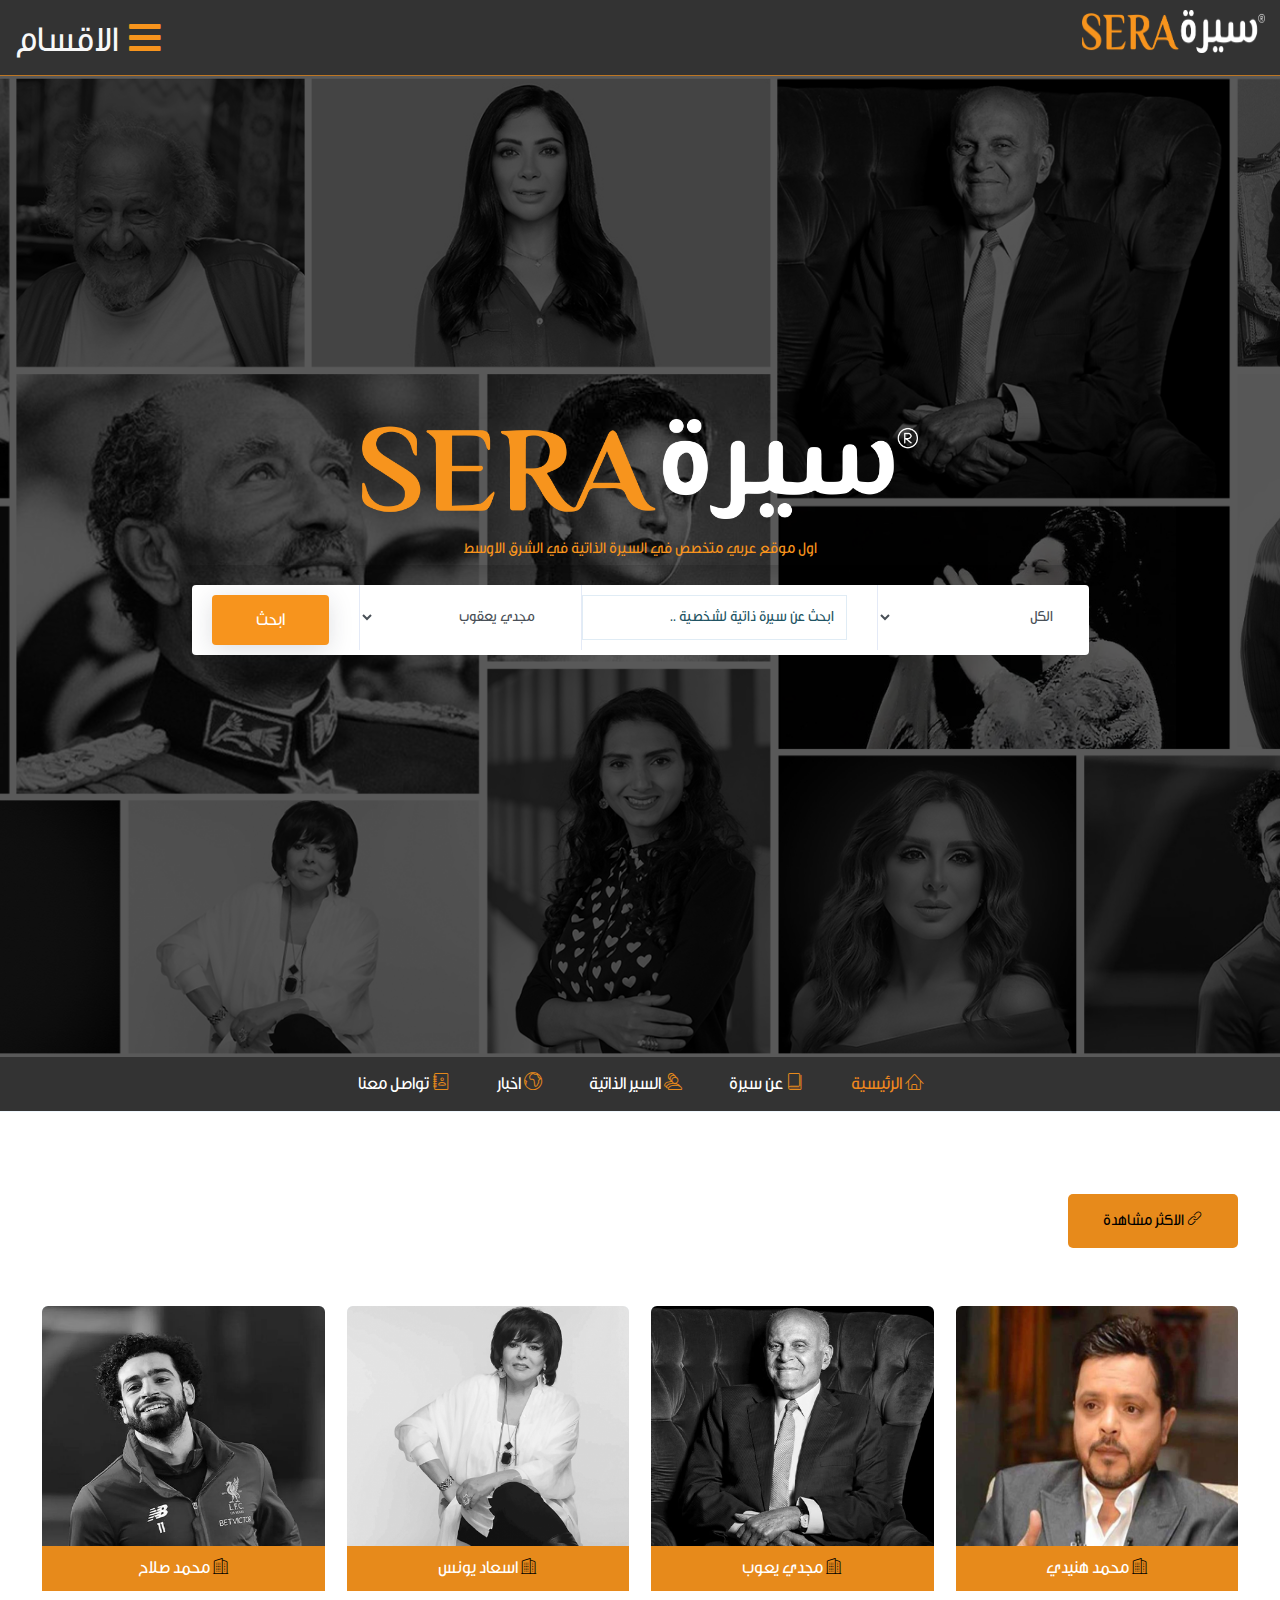
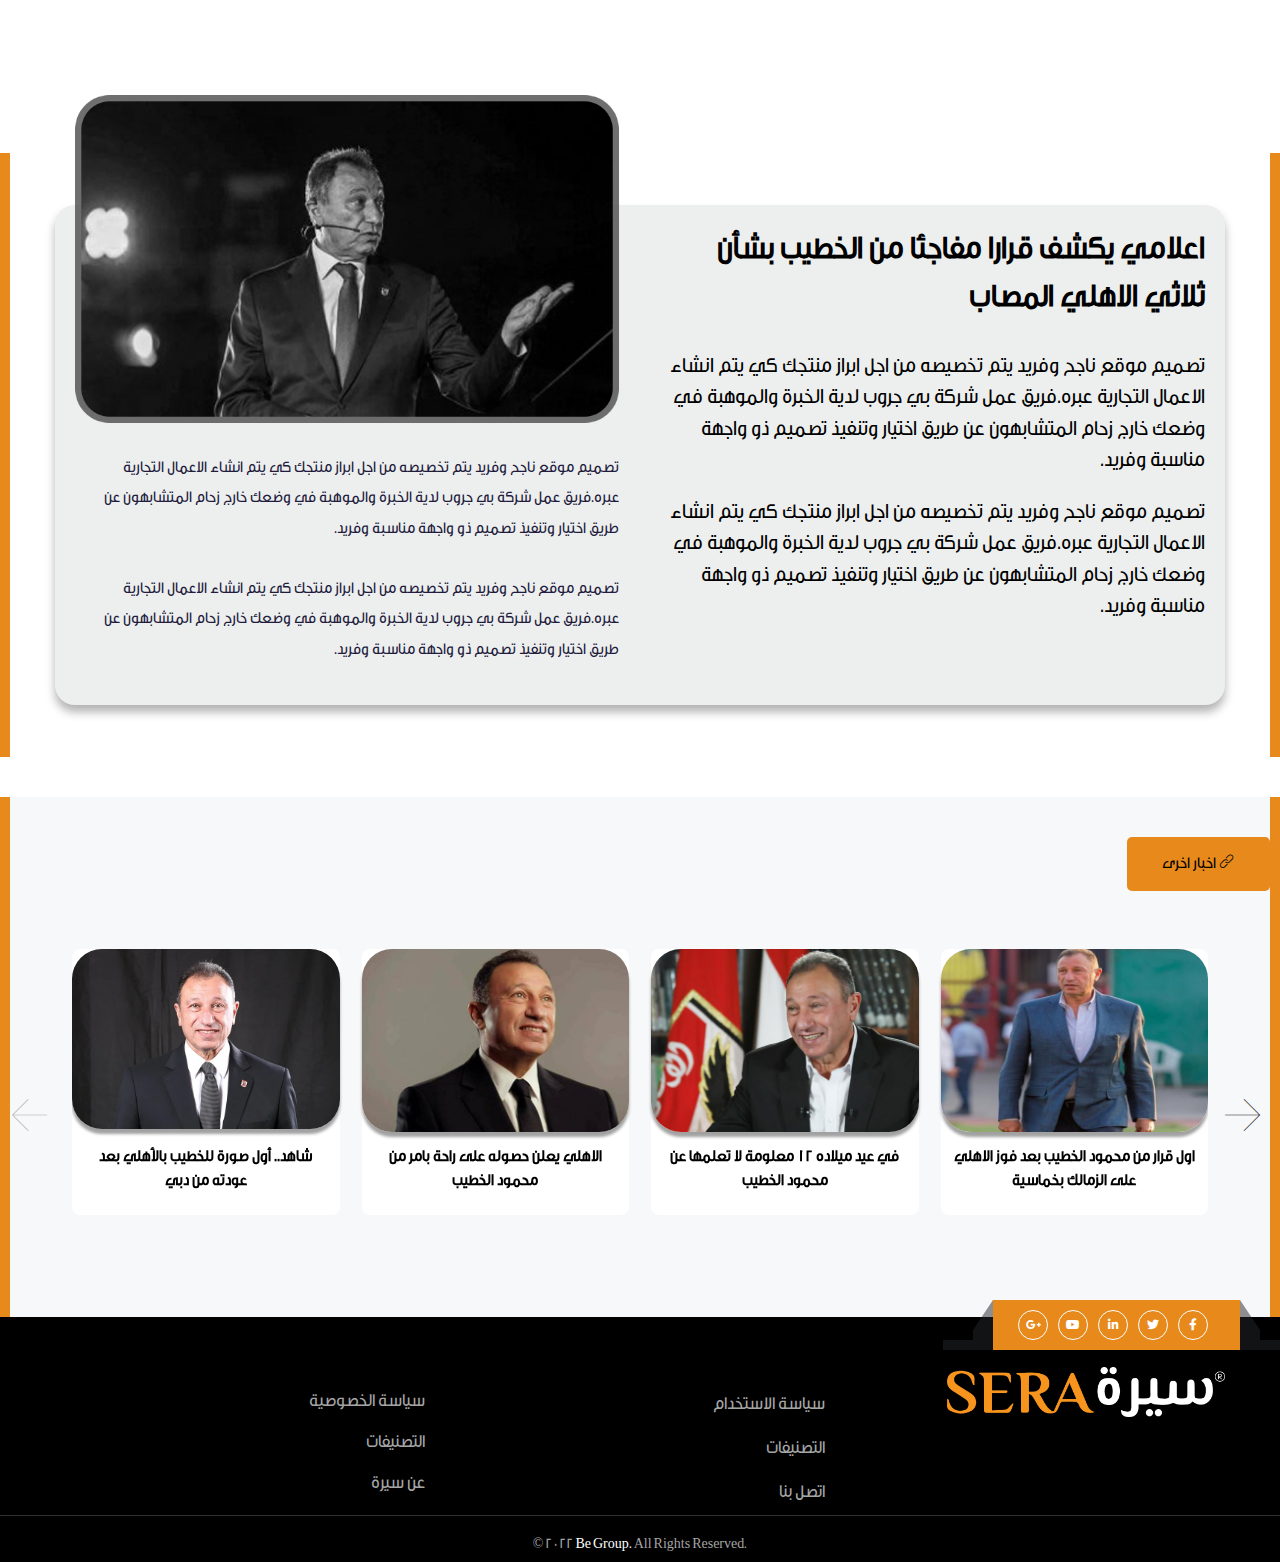
==== wikibe/index.html @ ec49e058 "ff" ====
<!doctype html>
<html class="no-js" lang="en">

<head>
    <meta charset="utf-8">
    <meta name="description" content="">
    <meta name="viewport" content="width=device-width, initial-scale=1">
    <!-- Site Title -->
    <title>سيرة</title>

    <!-- Favicon -->
    <link rel="icon" type="image/png" href="img/favicon.png">
    <link rel="apple-touch-icon" href="apple-touch-icon.png">


    <!-- All CSS Here -->
    <link rel="stylesheet" href="css/bootstrap.min.css">
    <link rel="stylesheet" href="css/fontawesome.min.css">
    <link rel="stylesheet" href="css/flaticon.css">
    <link rel="stylesheet" href="css/animate.css">

    <link rel="stylesheet" href="css/meanmenu.css">
    <link rel="stylesheet" href="css/arrows.css">

    <link rel="stylesheet" href="css/swiper.min.css">

    <link rel="stylesheet" href="css/linearicons.css">

    <link rel="stylesheet" href="css/jquery-ui.min.css">
    <link rel="stylesheet" href="css/nice-select.css">
    <link rel="stylesheet" href="css/jquery.fancybox.min.css">
    <link rel="stylesheet" href="css/slick.css">
    <!--Theme custom css -->
    <link rel="stylesheet" href="css/style.css">
    <link rel="stylesheet" href="css/select2.css">

    <!--Theme Responsive css-->
    <link rel="stylesheet" href="css/responsive.css" />
    <link rel="preconnect" href="https://fonts.gstatic.com">
    <link href="https://fonts.googleapis.com/css2?family=Tajawal:wght@500&display=swap" rel="stylesheet">
</head>

<body>

    <div class="off-menu-wrapper">


        <div class="inner-wrapper" style="left: 0px;"> <a id="close-off-menu" class="close-off-menu" name="startFromTop" style="display: none;"></a>

            <!--Side Navigation - On Mobile and Tablet-->
            <nav id="side-nav" class="side-nav hidden-desktop" style="left: -250px;">
                <ul>
                    <li><a href="categroies.html">
                      <span class="icon categoriesNav">
                    الاقسام</span></a></li>
              
                    
                </ul>
        
                
            </nav>
            <!--/Side Navigation - On Mobile and Tablet-->


            <!--Header-->
            <header id="header" class="header home" style="left: 0px;">
                <div class="container-fluid">

                <div class="row block-content">
                    <!--Logo-->
                    <div class="col-md-2 logo-box"> <a href="index.html" class="logo"><img src="img/logo/logo.png" alt=""></a></div>
                    <!--/Logo-->

                    <!--Top Navigation-->
                    <!--Top Navigation-->
                    <nav id="top-nav" class="col-md-10 top-nav hidden-mobile hidden-tablet">
                        <ul>
                            <li>
                              <a href="categroies.html"><i class="fa fa-bars"></i>الاقسام</a></li>


                            
                        </ul>
                    </nav>

              
                    
                    <!--/Off Canvas Menu-->
                </div>
            </div>

            </header>
            <!--/Header-->
            <!--Main Area-->
            <section class="main-area row">



                <!--Main Block-->
                <div class="main-block">
                    <div id="middle-block" class="middle-block">

                        <img src="img/logo/logo.png" alt="">
                        
                        <!--Brief-->
                        <p>اول موقع عربي متخصص في السيرة الذاتية في الشرق الاوسط
                        </p>
                        <!--/Brief-->

                        <!--Search-->

                      
                        <div id="search_home" class="search home">

                          
                          	<!-- Tab for Buy -->
                            
										<div class="full_search_box nexio_search lightanic_search hero_search-radius modern">
											<div class="search_hero_wrapping">
										
												<div class="row">
												
												
													
												

                          <div class="col-lg-3 col-md-3 col-sm-12">
														<div class="form-group">

                              <div class="input-with-icon">
																<select id="ptypes" class="form-control">

                                  <option value="1">الكل</option>
																	<option value="2">الفنانين</option>
																	<option value="3">شخصيات عامه</option>
																	<option value="4">شخصيات رياضية</option>
																	<option value="5">شخصيات دينية</option>
																	<option value="6">شخصيات سياسيه</option>
																</select>
															</div>
														</div>
													</div>
													

                          <div class="col-lg-4 col-sm-12 d-md-none d-lg-block">
														<div class="form-group">

                              <input type="text" class="form-control search_input b-0" placeholder="ابحث عن سيرة ذاتية لشخصية .." />
														</div>
													</div>
											
													
                          <div class="col-lg-3 col-md-3 col-sm-12">
														<div class="form-group">

                              <div class="input-with-icon">
																<select id="location" class="form-control">

                                  <option value="1">مجدي يعقوب</option>
																	<option value="2">محمد صلاح</option>
																	<option value="3">محمد هنيدي</option>
																	<option value="4">اسعاد يونس</option>
																	<option value="5">محمد انور السادات</option>
																	<option value="6">الحصري</option>
																</select>
															</div>
														</div>
													</div>
                          
													
													<div class="col-lg-2 col-md-3 col-sm-12 small-padd">
														<div class="form-group none">
															<a href="#" class="btn search-btn">ابحث</a>
														</div>
													</div>


												</div>
												
									
                        
											</div>
										</div>

                    
						
                  
                    
                          
                            <script>
                                function searchcheck() {
                                    var search = document.getElementById("searchbar");
                                    if (search.value == "") {
                                        search.focus();
                                        return false;
                                    } else
                                        return true;
                                }
        
                            </script>
        
                        </div>

                        <!--/Search-->

                    </div>
                </div>
                <!--/Main Block-->

              



            </section>
            <!--/Main Area-->

 <!-- start header -->
 <div class="header-md">
    <div class="logo-lines">
      <div class="container">
        <div class="lines hamburger hamburger--elastic">
          <div class="hamburger-box">
            <div class="hamburger-inner"></div>
          </div>
        </div>
        <div class="logo-img">
          <a href="./index.html">
            <img src="./img/logo/logo-3.png" alt="img">
          </a>
        </div>
      </div>
    </div>

    <div class="main-header-md-ul-div">
      <ul class="main-header-md-ul">
        <li class="active-li">
          <a href="./index.html">
            <span>
              الرئيسية
            </span>
          </a>
        </li>
        <li>
          <a href="./about.html">
            <span>
              من نحن
            </span>
          </a>
        </li>
        <li class="drop-li">
          <a class="drop-a" href="./services.html">
            <span>
              الخدمات
            </span>
            <i class="ion-chevron-right"></i>
          </a>
          <ul class="dropped-ul">
            <li>
              <a href="./services-page.html">
                <span>
                  جميع الخدمات
                </span>
              </a>
            </li>
            <li>
              <a href="./web.html">
                <span>
                  تطوير المواقع
                </span>
              </a>
            </li>
            <li>
              <a href="./seo.html">
                <span>
                  تحسين نتائج البحث
                </span>
              </a>
            </li>
            <li>
              <a href="./social.html">
                <span>
                  شبكات التواصل الإجتماعى
                </span>
              </a>
            </li>
            <li>
              <a href="./identity.html">
                <span>
                  العلامات التجارية
                </span>
              </a>
            </li>
            <li>
              <a href="./media.html">
                <span>
                  الإنتاج الإعلامى
                </span>
              </a>
            </li>
            <li>
              <a href="./mobile.html">
                <span>
                  تطبيقات الجوال
                </span>
              </a>
            </li>
            <li>
              <a href="./sms.html">
                <span>
                  حملات البريد الإلكترونى
                </span>
              </a>
            </li>
            <li>
              <a href="./google.html">
                <span>
                  إعلانات جوجل
                </span>
              </a>
            </li>
          </ul>
        </li>
        <li>
          <a href="./clients.html">
            <span>
              عملائنا
            </span>
          </a>
        </li>
        <li>
          <a href="./contact.html">
            <span>
              تواصل معنا
            </span>
          </a>
        </li>
        <li class="drop-li">
          <a class="drop-a">
            <span>
              أعمالنا
            </span>
            <i class="ion-chevron-right"></i>
          </a>
          <ul class="dropped-ul">
            <li>
              <a href="./portfolio-page.html">
                <span>
                  تحسين نتائج البحث
                </span>
              </a>
            </li>
            <li>
              <a href="./portfolio-page.html">
                <span>
                  تطوير المواقع
                </span>
              </a>
            </li>
            <li>
              <a href="./portfolio-page.html">
                <span>
                  تطبيقات الجوال
                </span>
              </a>
            </li>
            <li>
              <a href="./portfolio-page.html">
                <span>
                  جوجل Adword
                </span>
              </a>
            </li>
            <li>
              <a href="./portfolio-page.html">
                <span>
                  الإنتاج الإعلامى
                </span>
              </a>
            </li>
            <li>
              <a href="./portfolio-page.html">
                <span>
                  شبكات إجتماعية
                </span>
              </a>
            </li>
          </ul>
        </li>
     
        
      </ul>
    </div>
  </div>

  <div class="header-lg">
   
    
    <div class="header-lg-bottom">
      <div class="container">
        <ul class="main-header-lg-ul">
         
            
          <li class="active-li">
            <a href="./index.html">
              <span>
                <i class="linearicons-home icon"></i>
                الرئيسية
              </span>
            </a>
          </li>
          <li>
            <a href="./about.html">
              <span>
                <i class="linearicons-book2"></i>
                عن سيرة
              </span>
            </a>
          </li>
        
          
          <li>
            <a href="./clients.html">
              <span>
                <i class="linearicons-users"></i>
                السير الذاتية
              </span>
            </a>
          </li>
       
          
          <li>
            <a href="./contact.html">
              <span>
                <i class="linearicons-earth"></i>
                اخبار
            
                
              </span>
            </a>
          </li>
          <li>
            <a href="./contact.html">
              <span>
                <i class="linearicons-contacts"></i>
                تواصل معنا

                
              </span>
            </a>
          </li>
          
        </ul>
      </div>
    </div>
  </div>
  <!-- end header -->





        </div>
    </div>
    
    
    <div class="home-centers-section">
        <div class="section-wrapper">
          <div class="section-heading">
          
            
            <a href="./centers.html">
              <i class="linearicons-link2"></i>
              <span>
الاكثر مشاهدة
            </span>
            </a>
          </div>
          <div class="section-body">
            <ul class="main-section-ul">
              <li>
                <a href="./centers.html">
                  <div class="img-div">
                    <img src="./img/service-img/blog-4.jpg" alt="img">
                  </div>
                  <div class="body">
                    <div class="name">
                      <i class="linearicons-apartment"></i>
                      <span>
محمد هنيدي
                    </span>
                    </div>
                  
                    
                  </div>
                </a>
              </li>
              <li>
                <a href="./centers.html">
                  <div class="img-div">
                    <img src="./img/service-img/blog-3.png" alt="img">
                  </div>
                  <div class="body">
                    <div class="name">
                      <i class="linearicons-apartment"></i>
                      <span>
مجدي يعوب                      </span>
                    </div>
                  
                    
                  </div>
                </a>
              </li>
              <li>
                <a href="./centers.html">
                  <div class="img-div">
                    <img src="./img/service-img/blog-2.png" alt="img">
                  </div>
                  <div class="body">
                    <div class="name">
                      <i class="linearicons-apartment"></i>
                      <span>
اسعاد يونس
                    </span>
                    </div>
                 
                    
                  </div>
                </a>
              </li>
              <li>
                <a href="./centers.html">
                  <div class="img-div">
                    <img src="./img/service-img/blog-1.png" alt="img">
                  </div>
                  <div class="body">
                    <div class="name">
                      <i class="linearicons-apartment"></i>
                      <span>
محمد صلاح
                    </span>
                    </div>
                
                    
                  </div>
                </a>
              </li>
            </ul>
          </div>
        </div>
      </div>
<!-- service details page -->
<div class="service-details-page">
    <div class="container">
      <div class="details-section">
        <div class="section-left">
          <div class="heading">
            <p>
              اعلامي يكشف قرارا مفاجئا من الخطيب بشأن ثلاثي الاهلي المصاب
            </p>
          </div>
          <div class="body">
            <p>
              تصميم موقع ناجح وفريد يتم تخصيصه من اجل ابراز منتجك كي يتم انشاء الاعمال التجارية عبره.فريق عمل شركة بي
              جروب لدية الخبرة والموهبة في وضعك خارج زحام المتشابهون عن طريق اختيار وتنفيذ تصميم ذو واجهة مناسبة وفريد.
            </p>
          </div>
          <div class="body">
            <p>
              تصميم موقع ناجح وفريد يتم تخصيصه من اجل ابراز منتجك كي يتم انشاء الاعمال التجارية عبره.فريق عمل شركة بي
              جروب لدية الخبرة والموهبة في وضعك خارج زحام المتشابهون عن طريق اختيار وتنفيذ تصميم ذو واجهة مناسبة وفريد.
            </p>
          </div>
        </div>
        <div class="section-right">
          <div class="img-div">
            <img src="./img/about-us/about-section.png" alt="img">
          </div>

          <div class="body">
            <p>
              تصميم موقع ناجح وفريد يتم تخصيصه من اجل ابراز منتجك كي يتم انشاء الاعمال التجارية عبره.فريق عمل شركة بي
              جروب لدية الخبرة والموهبة في وضعك خارج زحام المتشابهون عن طريق اختيار وتنفيذ تصميم ذو واجهة مناسبة وفريد.
            </p>

            <p>
                تصميم موقع ناجح وفريد يتم تخصيصه من اجل ابراز منتجك كي يتم انشاء الاعمال التجارية عبره.فريق عمل شركة بي
                جروب لدية الخبرة والموهبة في وضعك خارج زحام المتشابهون عن طريق اختيار وتنفيذ تصميم ذو واجهة مناسبة وفريد.
              </p>
          </div>
        </div>
      </div>

    
      
      
    </div>
  </div>
  <!-- /service details page -->
  
  <!-- porjects section -->
  <div class="projects-section">

    <div class="section-heading">
          
            
        <a href="#">
          <i class="linearicons-link2"></i>
          <span>
اخبار اخرى
        </span>
        </a>
      </div>

    <div class="projects-slider">
      <div class="swiper-container home-projects-slider">
        <div class="swiper-wrapper">
          <a class="swiper-slide" href="./blog-details.html">
            <div class="project-card">
              <div class="slider-img">
                <img src="./img/service-img/artic-1.png" alt="img" />
              </div>
              <div class="project-text">
                <p class="title">
اول قرار من محمود الخطيب بعد فوز الاهلي على الزمالك بخماسية
                </p>
           
                
              </div>
            </div>
          </a>
          <a class="swiper-slide" href="./blog-details.html">
            <div class="project-card">
              <div class="slider-img">
                <img src="./img/service-img/artic-2.png" alt="img" />
              </div>
              <div class="project-text">
                <p class="title">
في عيد ميلاده 12 معلومة لا تعلمها عن محمود الخطيب 
                </p>
            
                
              </div>
            </div>
          </a>
          <a class="swiper-slide" href="./blog-details.html">
            <div class="project-card">
              <div class="slider-img">
                <img src="./img/service-img/artic-3.png" alt="img" />
              </div>
              <div class="project-text">
                <p class="title">
الاهلي يعلن حصوله على راحة بامر من محمود الخطيب
                </p>
            
                
              </div>
            </div>
          </a>
          <a class="swiper-slide" href="./blog-details.html">
            <div class="project-card">
              <div class="slider-img">
                <img src="./img/service-img/artic-4.png" alt="img" />
              </div>
              <div class="project-text">
                <p class="title">
                    شاهد.. أول صورة للخطيب بالأهلي بعد عودته من دبي        
                        </p>
           
                
              </div>
            </div>
          </a>
          <a class="swiper-slide" href="./blog-details.html">
            <div class="project-card">
              <div class="slider-img">
                <img src="./img/service-img/artic-1.png" alt="img" />
              </div>
              <div class="project-text">
                <p class="title">
                    اول قرار من محمود الخطيب بعد فوز الاهلي على الزمالك بخماسية
                </p>
             
                
              </div>
            </div>
          </a>
          <a class="swiper-slide" href="./blog-details.html">
            <div class="project-card">
              <div class="slider-img">
                <img src="./img/service-img/artic-2.png" alt="img" />
              </div>
              <div class="project-text">
                <p class="title">
                    في عيد ميلاده 12 معلومة لا تعلمها عن محمود الخطيب 
                </p>
              
                
              </div>
            </div>
          </a>

        </div>
      </div>
      <!-- ltr code -->
      <div class="swiper-button-next projects-slider-next">
        <span class="arrows-right106"></span>
      </div>
      <div class="swiper-button-prev projects-slider-prev">
        <span class="arrows-thin35"></span>
      </div>
      <!-- ltr code -->
    </div>
  </div>
  <!-- projects section -->





      <!-- Footer Area Wrapper -->
    <footer>

        <!-- footer widget area -->
        <div class="footer-widget-area">
            <div class="container">
                <!-- Footer Social Bar -->
                <ul class="footer-social wow fadeInUp" data-wow-delay="0.3s">

                    <li><a href="www.facebook.com"><i class="fab fa-facebook-f"></i></a></li>
                    <li><a href="www.twitter.com"><i class="fab fa-twitter"></i></a></li>
                    <li><a href="www.linkedin.com"><i class="fab fa-linkedin-in"></i></a></li>
                    <li><a href="www.youtube.com"><i class="fab fa-youtube"></i></a></li>
                    <li><a href="www.google.com"><i class="fab fa-google-plus-g"></i></a></li>
                </ul>
                <div class="row">
                    <!-- Single Footer Wid -->
                    <div class="col-md-6 col-lg-4 wow fadeInUp" data-wow-delay="0.3s">
                        <div class="single-footer-wid footer-about">
                            <a href="index.html"><img src="img/logo/logo.png" alt="Prolax" class="img-fluid"></a>

                        </div>
                    </div>

                    <!-- Single Footer Wid -->
                    <div class="col-md-6 col-lg-4 wow fadeInUp" data-wow-delay="0.3s">
                        <div class="single-footer-wid footer-links">

                            <ul>
                                <li><a href="terms.html">سياسة الاستخدام</a></li>
                                <li><a href="categroies.html">التصنيفات</a></li>
                                <li><a href="contact.html">اتصل بنا</a></li>

                            </ul>
                        </div>
                    </div>
                    <!-- Single Footer Wid -->

                    <!-- Single Footer Wid -->
                    <div class="col-md-6 col-lg-4 wow fadeInUp" data-wow-delay="0.3s">
                        <div class="single-footer-wid">

                            <ul>
                                <li><a href="terms.html">سياسة الخصوصية</a></li>
                                <li><a href="categroies.html">التصنيفات</a></li>
                                <li><a href="about.html">عن سيرة</a></li>

                            </ul>
                        </div>
                    </div>


                </div>
            </div>
        </div>
        <!-- footer widget area end -->

        <!-- footer copyright -->
        <div class="footer-copyright-wrap">
            <div class="container">
                <div class="row">
                    <!-- copyright text -->
                    <div class="col-md-12">
                        <div class="footer-copyright">
                            <p>&copy; 2022 <span>Be Group.</span> All Rights Reserved.</p>
                        </div>
                    </div>


                </div>
            </div>
        </div>

    </footer>
    <!-- Footer Area Wrapper end -->




    <!-- Scroll to top -->
    <button class="scrollToTop"><i class="fas fa-chevron-up"></i></button>







    <script>
        //Header and Search animation no homepage
        window.onload = function() {
            window.onscroll = function() {
                var homeSearchPos = document.getElementById("middle-block").offsetTop;
                var y = window.pageYOffset;
                var d = document.getElementById("search_home");
                var windowwidth = window.innerWidth;
                if (y > homeSearchPos && windowwidth > 969) {
                    if (d.className.indexOf("sticky") == -1) {
                        d.className = d.className + " sticky";
                    }
                } else if (y < homeSearchPos && windowwidth > 969) {
                    d.className = "search home";
                }
                if (y > homeSearchPos && windowwidth <= 969) {
                    var homeSearchPos1 = $('.side-block.right').offset().top - 50;
                    var homeAddspos = $('.ads-top').offset().top - 50;
                    var $w = $(document).scroll(function() {
                        if ($w.scrollTop() > homeSearchPos1 || $w.scrollTop() > homeAddspos) {
                            $('.middle-block .search').addClass('inside search-onMobile');
                            $('.middle-block .search').removeClass('home sticky');
                        } else {
                            $('.middle-block .search').removeClass('inside search-onMobile');
                            $('.middle-block .search').addClass('home');
                        }
                    });
                }
            }; //end window.onscroll
        }; //end window.onload

    </script>

    <!-- All js file -->
    <!-- <script src="js/vendor/modernizr-3.6.0.min.js"></script> -->
    <script src="js/vendor/jquery-1.12.4.min.js"></script>
    <script src="js/bootstrap.min.js"></script>
    <script src="js/select2.min.js"></script>

    <script src="js/wow.min.js"></script>
    <script src="js/jquery.meanmenu.min.js"></script>
    <script src="js/jquery-ui.min.js"></script>
    <script src="js/jquery.nice-select.min.js"></script>
    <script src="js/jquery.fancybox.min.js"></script>
    <script src="js/slick.min.js"></script>
    <script src="js/waypoints.min.js"></script>
    <script src="js/swiper.min.js"></script>

    <script src="js/imagesloaded.pkgd.min.js"></script>
    <script src="js/isotope.pkgd.min.js"></script>
    <script src="js/jquery.counterup.min.js"></script>

    <!-- Main Js file -->
    <script src="js/script.jqueryall.js"></script>

    <script src="js/main.js"></script>


</body>

</html>
---- wikibe/css/flaticon.css ----
/*
  	Flaticon icon font: Flaticon
  	Creation date: 16/04/2020 15:04
  	*/

@font-face {
  font-family: "Flaticon";
  src: url("../fonts/Flaticon.eot");
  src: url("../fonts/Flaticon.eot?#iefix") format("embedded-opentype"),
       url("../fonts/Flaticon.woff2") format("woff2"),
       url("../fonts/Flaticon.woff") format("woff"),
       url("../fonts/Flaticon.ttf") format("truetype"),
       url("../fonts/Flaticon.svg#Flaticon") format("svg");
  font-weight: normal;
  font-style: normal;
}

@media screen and (-webkit-min-device-pixel-ratio:0) {
  @font-face {
    font-family: "Flaticon";
    src: url("../fonts/Flaticon.svg#Flaticon") format("svg");
  }
}

[class^="flaticon-"]:before, [class*=" flaticon-"]:before,
[class^="flaticon-"]:after, [class*=" flaticon-"]:after {   
  font-family: Flaticon;
  font-size: inherit;
  font-style: normal;
}

.flaticon-shining:before { content: "\f100"; }
.flaticon-decentralized:before { content: "\f101"; }
.flaticon-structure:before { content: "\f102"; }
.flaticon-gauge:before { content: "\f103"; }
.flaticon-policy:before { content: "\f104"; }
.flaticon-medal:before { content: "\f105"; }
.flaticon-like:before { content: "\f106"; }
.flaticon-gear:before { content: "\f107"; }
.flaticon-speak:before { content: "\f108"; }
.flaticon-user:before { content: "\f109"; }
.flaticon-shopping-cart:before { content: "\f10a"; }
.flaticon-tools:before { content: "\f10b"; }
.flaticon-trophy:before { content: "\f10c"; }
.flaticon-bikini:before { content: "\f10d"; }
---- wikibe/css/arrows.css ----
@font-face {
	font-family: "arrows";
	src: url(../webfonts/arrows/arrows.woff) format("woff");
	font-weight: normal;
	font-style: normal;
}

.arrows-ico,
[class^="arrows-"]:before, [class*=" arrows-"]:before,
[class^="arrows-"]:after, [class*=" arrows-"]:after {   
	font-family: "arrows";
	font-size: inherit;
	font-weight: 400;
	font-style: normal;
}

.arrows-collapse3:before {
	content: "\e000";
}
.arrows-down44:before {
	content: "\e001";
}
.arrows-down45:before {
	content: "\e002";
}
.arrows-expand22:before {
	content: "\e003";
}
.arrows-left126:before {
	content: "\e004";
}
.arrows-left127:before {
	content: "\e005";
}
.arrows-left128:before {
	content: "\e006";
}
.arrows-left129:before {
	content: "\e007";
}
.arrows-next15:before {
	content: "\e008";
}
.arrows-previous11:before {
	content: "\e009";
}
.arrows-right103:before {
	content: "\e00a";
}
.arrows-right104:before {
	content: "\e00b";
}
.arrows-right105:before {
	content: "\e00c";
}
.arrows-right106:before {
	content: "\e00d";
}
.arrows-right107:before {
	content: "\e00e";
}
.arrows-thin35:before {
	content: "\e00f";
}
.arrows-thin36:before {
	content: "\e010";
}
.arrows-up76:before {
	content: "\e011";
}
.arrows-up77:before {
	content: "\e012";
}
.arrows-up78:before {
	content: "\e013";
}
---- wikibe/css/linearicons.css ----
@font-face {
  font-family: 'Linearicons';
  src:  url('../webfonts/linearIcons/Linearicons.eot?4t1dgh');
  src:  url('../webfonts/linearIcons/Linearicons.eot?4t1dgh#iefix') format('embedded-opentype'),
  url('../webfonts/linearIcons/Linearicons.ttf?4t1dgh') format('truetype'),
  url('../webfonts/linearIcons/Linearicons.woff?4t1dgh') format('woff'),
  url('../webfonts/linearIcons/Linearicons.svg?4t1dgh#Linearicons') format('svg');
  font-weight: normal;
  font-style: normal;

  src: url(../webfonts/linearIcons/Linearicons.eot); /* For IE6-8 */
  src: url(../webfonts/linearIcons/Linearicons.woff) format('woff'),
  url(../webfonts/linearIcons/Linearicons.ttf) format('truetype');
}

.linearicons,

[class^="linearicons-"], [class*=" linearicons-"] {
  /* use !important to prevent issues with browser extensions that change fonts */
  font-family: 'Linearicons' !important;
  speak: none;
  font-style: normal;
  font-weight: normal;
  font-variant: normal;
  text-transform: none;
  line-height: 1;

  /* Better Font Rendering =========== */
  -webkit-font-smoothing: antialiased;
  -moz-osx-font-smoothing: grayscale;
}

.linearicons-home:before {
  content: "\e900";
}
.linearicons-home2:before {
  content: "\e901";
}
.linearicons-home3:before {
  content: "\e902";
}
.linearicons-home4:before {
  content: "\e903";
}
.linearicons-home5:before {
  content: "\e904";
}
.linearicons-home6:before {
  content: "\e905";
}
.linearicons-bathtub:before {
  content: "\e906";
}
.linearicons-toothbrush:before {
  content: "\e907";
}
.linearicons-bed:before {
  content: "\e908";
}
.linearicons-couch:before {
  content: "\e909";
}
.linearicons-chair:before {
  content: "\e90a";
}
.linearicons-city:before {
  content: "\e90b";
}
.linearicons-apartment:before {
  content: "\e90c";
}
.linearicons-pencil:before {
  content: "\e90d";
}
.linearicons-pencil2:before {
  content: "\e90e";
}
.linearicons-pen:before {
  content: "\e90f";
}
.linearicons-pencil3:before {
  content: "\e910";
}
.linearicons-eraser:before {
  content: "\e911";
}
.linearicons-pencil4:before {
  content: "\e912";
}
.linearicons-pencil5:before {
  content: "\e913";
}
.linearicons-feather:before {
  content: "\e914";
}
.linearicons-feather2:before {
  content: "\e915";
}
.linearicons-feather3:before {
  content: "\e916";
}
.linearicons-pen2:before {
  content: "\e917";
}
.linearicons-pen-add:before {
  content: "\e918";
}
.linearicons-pen-remove:before {
  content: "\e919";
}
.linearicons-vector:before {
  content: "\e91a";
}
.linearicons-pen3:before {
  content: "\e91b";
}
.linearicons-blog:before {
  content: "\e91c";
}
.linearicons-brush:before {
  content: "\e91d";
}
.linearicons-brush2:before {
  content: "\e91e";
}
.linearicons-spray:before {
  content: "\e91f";
}
.linearicons-paint-roller:before {
  content: "\e920";
}
.linearicons-stamp:before {
  content: "\e921";
}
.linearicons-tape:before {
  content: "\e922";
}
.linearicons-desk-tape:before {
  content: "\e923";
}
.linearicons-texture:before {
  content: "\e924";
}
.linearicons-eye-dropper:before {
  content: "\e925";
}
.linearicons-palette:before {
  content: "\e926";
}
.linearicons-color-sampler:before {
  content: "\e927";
}
.linearicons-bucket:before {
  content: "\e928";
}
.linearicons-gradient:before {
  content: "\e929";
}
.linearicons-gradient2:before {
  content: "\e92a";
}
.linearicons-magic-wand:before {
  content: "\e92b";
}
.linearicons-magnet:before {
  content: "\e92c";
}
.linearicons-pencil-ruler:before {
  content: "\e92d";
}
.linearicons-pencil-ruler2:before {
  content: "\e92e";
}
.linearicons-compass:before {
  content: "\e92f";
}
.linearicons-aim:before {
  content: "\e930";
}
.linearicons-gun:before {
  content: "\e931";
}
.linearicons-bottle:before {
  content: "\e932";
}
.linearicons-drop:before {
  content: "\e933";
}
.linearicons-drop-crossed:before {
  content: "\e934";
}
.linearicons-drop2:before {
  content: "\e935";
}
.linearicons-snow:before {
  content: "\e936";
}
.linearicons-snow2:before {
  content: "\e937";
}
.linearicons-fire:before {
  content: "\e938";
}
.linearicons-lighter:before {
  content: "\e939";
}
.linearicons-knife:before {
  content: "\e93a";
}
.linearicons-dagger:before {
  content: "\e93b";
}
.linearicons-tissue:before {
  content: "\e93c";
}
.linearicons-toilet-paper:before {
  content: "\e93d";
}
.linearicons-poop:before {
  content: "\e93e";
}
.linearicons-umbrella:before {
  content: "\e93f";
}
.linearicons-umbrella2:before {
  content: "\e940";
}
.linearicons-rain:before {
  content: "\e941";
}
.linearicons-tornado:before {
  content: "\e942";
}
.linearicons-wind:before {
  content: "\e943";
}
.linearicons-fan:before {
  content: "\e944";
}
.linearicons-contrast:before {
  content: "\e945";
}
.linearicons-sun-small:before {
  content: "\e946";
}
.linearicons-sun:before {
  content: "\e947";
}
.linearicons-sun2:before {
  content: "\e948";
}
.linearicons-moon:before {
  content: "\e949";
}
.linearicons-cloud:before {
  content: "\e94a";
}
.linearicons-cloud-upload:before {
  content: "\e94b";
}
.linearicons-cloud-download:before {
  content: "\e94c";
}
.linearicons-cloud-rain:before {
  content: "\e94d";
}
.linearicons-cloud-hailstones:before {
  content: "\e94e";
}
.linearicons-cloud-snow:before {
  content: "\e94f";
}
.linearicons-cloud-windy:before {
  content: "\e950";
}
.linearicons-sun-wind:before {
  content: "\e951";
}
.linearicons-cloud-fog:before {
  content: "\e952";
}
.linearicons-cloud-sun:before {
  content: "\e953";
}
.linearicons-cloud-lightning:before {
  content: "\e954";
}
.linearicons-cloud-sync:before {
  content: "\e955";
}
.linearicons-cloud-lock:before {
  content: "\e956";
}
.linearicons-cloud-gear:before {
  content: "\e957";
}
.linearicons-cloud-alert:before {
  content: "\e958";
}
.linearicons-cloud-check:before {
  content: "\e959";
}
.linearicons-cloud-cross:before {
  content: "\e95a";
}
.linearicons-cloud-crossed:before {
  content: "\e95b";
}
.linearicons-cloud-database:before {
  content: "\e95c";
}
.linearicons-database:before {
  content: "\e95d";
}
.linearicons-database-add:before {
  content: "\e95e";
}
.linearicons-database-remove:before {
  content: "\e95f";
}
.linearicons-database-lock:before {
  content: "\e960";
}
.linearicons-database-refresh:before {
  content: "\e961";
}
.linearicons-database-check:before {
  content: "\e962";
}
.linearicons-database-history:before {
  content: "\e963";
}
.linearicons-database-upload:before {
  content: "\e964";
}
.linearicons-database-download:before {
  content: "\e965";
}
.linearicons-server:before {
  content: "\e966";
}
.linearicons-shield:before {
  content: "\e967";
}
.linearicons-shield-check:before {
  content: "\e968";
}
.linearicons-shield-alert:before {
  content: "\e969";
}
.linearicons-shield-cross:before {
  content: "\e96a";
}
.linearicons-lock:before {
  content: "\e96b";
}
.linearicons-rotation-lock:before {
  content: "\e96c";
}
.linearicons-unlock:before {
  content: "\e96d";
}
.linearicons-key:before {
  content: "\e96e";
}
.linearicons-key-hole:before {
  content: "\e96f";
}
.linearicons-toggle-off:before {
  content: "\e970";
}
.linearicons-toggle-on:before {
  content: "\e971";
}
.linearicons-cog:before {
  content: "\e972";
}
.linearicons-cog2:before {
  content: "\e973";
}
.linearicons-wrench:before {
  content: "\e974";
}
.linearicons-screwdriver:before {
  content: "\e975";
}
.linearicons-hammer-wrench:before {
  content: "\e976";
}
.linearicons-hammer:before {
  content: "\e977";
}
.linearicons-saw:before {
  content: "\e978";
}
.linearicons-axe:before {
  content: "\e979";
}
.linearicons-axe2:before {
  content: "\e97a";
}
.linearicons-shovel:before {
  content: "\e97b";
}
.linearicons-pickaxe:before {
  content: "\e97c";
}
.linearicons-factory:before {
  content: "\e97d";
}
.linearicons-factory2:before {
  content: "\e97e";
}
.linearicons-recycle:before {
  content: "\e97f";
}
.linearicons-trash:before {
  content: "\e980";
}
.linearicons-trash2:before {
  content: "\e981";
}
.linearicons-trash3:before {
  content: "\e982";
}
.linearicons-broom:before {
  content: "\e983";
}
.linearicons-game:before {
  content: "\e984";
}
.linearicons-gamepad:before {
  content: "\e985";
}
.linearicons-joystick:before {
  content: "\e986";
}
.linearicons-dice:before {
  content: "\e987";
}
.linearicons-spades:before {
  content: "\e988";
}
.linearicons-diamonds:before {
  content: "\e989";
}
.linearicons-clubs:before {
  content: "\e98a";
}
.linearicons-hearts:before {
  content: "\e98b";
}
.linearicons-heart:before {
  content: "\e98c";
}
.linearicons-star:before {
  content: "\e98d";
}
.linearicons-star-half:before {
  content: "\e98e";
}
.linearicons-star-empty:before {
  content: "\e98f";
}
.linearicons-flag:before {
  content: "\e990";
}
.linearicons-flag2:before {
  content: "\e991";
}
.linearicons-flag3:before {
  content: "\e992";
}
.linearicons-mailbox-full:before {
  content: "\e993";
}
.linearicons-mailbox-empty:before {
  content: "\e994";
}
.linearicons-at-sign:before {
  content: "\e995";
}
.linearicons-envelope:before {
  content: "\e996";
}
.linearicons-envelope-open:before {
  content: "\e997";
}
.linearicons-paperclip:before {
  content: "\e998";
}
.linearicons-paper-plane:before {
  content: "\e999";
}
.linearicons-reply:before {
  content: "\e99a";
}
.linearicons-reply-all:before {
  content: "\e99b";
}
.linearicons-inbox:before {
  content: "\e99c";
}
.linearicons-inbox2:before {
  content: "\e99d";
}
.linearicons-outbox:before {
  content: "\e99e";
}
.linearicons-box:before {
  content: "\e99f";
}
.linearicons-archive:before {
  content: "\e9a0";
}
.linearicons-archive2:before {
  content: "\e9a1";
}
.linearicons-drawers:before {
  content: "\e9a2";
}
.linearicons-drawers2:before {
  content: "\e9a3";
}
.linearicons-drawers3:before {
  content: "\e9a4";
}
.linearicons-eye:before {
  content: "\e9a5";
}
.linearicons-eye-crossed:before {
  content: "\e9a6";
}
.linearicons-eye-plus:before {
  content: "\e9a7";
}
.linearicons-eye-minus:before {
  content: "\e9a8";
}
.linearicons-binoculars:before {
  content: "\e9a9";
}
.linearicons-binoculars2:before {
  content: "\e9aa";
}
.linearicons-hdd:before {
  content: "\e9ab";
}
.linearicons-hdd-down:before {
  content: "\e9ac";
}
.linearicons-hdd-up:before {
  content: "\e9ad";
}
.linearicons-floppy-disk:before {
  content: "\e9ae";
}
.linearicons-disc:before {
  content: "\e9af";
}
.linearicons-tape2:before {
  content: "\e9b0";
}
.linearicons-printer:before {
  content: "\e9b1";
}
.linearicons-shredder:before {
  content: "\e9b2";
}
.linearicons-file-empty:before {
  content: "\e9b3";
}
.linearicons-file-add:before {
  content: "\e9b4";
}
.linearicons-file-check:before {
  content: "\e9b5";
}
.linearicons-file-lock:before {
  content: "\e9b6";
}
.linearicons-files:before {
  content: "\e9b7";
}
.linearicons-copy:before {
  content: "\e9b8";
}
.linearicons-compare:before {
  content: "\e9b9";
}
.linearicons-folder:before {
  content: "\e9ba";
}
.linearicons-folder-search:before {
  content: "\e9bb";
}
.linearicons-folder-plus:before {
  content: "\e9bc";
}
.linearicons-folder-minus:before {
  content: "\e9bd";
}
.linearicons-folder-download:before {
  content: "\e9be";
}
.linearicons-folder-upload:before {
  content: "\e9bf";
}
.linearicons-folder-star:before {
  content: "\e9c0";
}
.linearicons-folder-heart:before {
  content: "\e9c1";
}
.linearicons-folder-user:before {
  content: "\e9c2";
}
.linearicons-folder-shared:before {
  content: "\e9c3";
}
.linearicons-folder-music:before {
  content: "\e9c4";
}
.linearicons-folder-picture:before {
  content: "\e9c5";
}
.linearicons-folder-film:before {
  content: "\e9c6";
}
.linearicons-scissors:before {
  content: "\e9c7";
}
.linearicons-paste:before {
  content: "\e9c8";
}
.linearicons-clipboard-empty:before {
  content: "\e9c9";
}
.linearicons-clipboard-pencil:before {
  content: "\e9ca";
}
.linearicons-clipboard-text:before {
  content: "\e9cb";
}
.linearicons-clipboard-check:before {
  content: "\e9cc";
}
.linearicons-clipboard-down:before {
  content: "\e9cd";
}
.linearicons-clipboard-left:before {
  content: "\e9ce";
}
.linearicons-clipboard-alert:before {
  content: "\e9cf";
}
.linearicons-clipboard-user:before {
  content: "\e9d0";
}
.linearicons-register:before {
  content: "\e9d1";
}
.linearicons-enter:before {
  content: "\e9d2";
}
.linearicons-exit:before {
  content: "\e9d3";
}
.linearicons-papers:before {
  content: "\e9d4";
}
.linearicons-news:before {
  content: "\e9d5";
}
.linearicons-reading:before {
  content: "\e9d6";
}
.linearicons-typewriter:before {
  content: "\e9d7";
}
.linearicons-document:before {
  content: "\e9d8";
}
.linearicons-document2:before {
  content: "\e9d9";
}
.linearicons-graduation-hat:before {
  content: "\e9da";
}
.linearicons-license:before {
  content: "\e9db";
}
.linearicons-license2:before {
  content: "\e9dc";
}
.linearicons-medal-empty:before {
  content: "\e9dd";
}
.linearicons-medal-first:before {
  content: "\e9de";
}
.linearicons-medal-second:before {
  content: "\e9df";
}
.linearicons-medal-third:before {
  content: "\e9e0";
}
.linearicons-podium:before {
  content: "\e9e1";
}
.linearicons-trophy:before {
  content: "\e9e2";
}
.linearicons-trophy2:before {
  content: "\e9e3";
}
.linearicons-music-note:before {
  content: "\e9e4";
}
.linearicons-music-note2:before {
  content: "\e9e5";
}
.linearicons-music-note3:before {
  content: "\e9e6";
}
.linearicons-playlist:before {
  content: "\e9e7";
}
.linearicons-playlist-add:before {
  content: "\e9e8";
}
.linearicons-guitar:before {
  content: "\e9e9";
}
.linearicons-trumpet:before {
  content: "\e9ea";
}
.linearicons-album:before {
  content: "\e9eb";
}
.linearicons-shuffle:before {
  content: "\e9ec";
}
.linearicons-repeat-one:before {
  content: "\e9ed";
}
.linearicons-repeat:before {
  content: "\e9ee";
}
.linearicons-headphones:before {
  content: "\e9ef";
}
.linearicons-headset:before {
  content: "\e9f0";
}
.linearicons-loudspeaker:before {
  content: "\e9f1";
}
.linearicons-equalizer:before {
  content: "\e9f2";
}
.linearicons-theater:before {
  content: "\e9f3";
}
.linearicons-3d-glasses:before {
  content: "\e9f4";
}
.linearicons-ticket:before {
  content: "\e9f5";
}
.linearicons-presentation:before {
  content: "\e9f6";
}
.linearicons-play:before {
  content: "\e9f7";
}
.linearicons-film-play:before {
  content: "\e9f8";
}
.linearicons-clapboard-play:before {
  content: "\e9f9";
}
.linearicons-media:before {
  content: "\e9fa";
}
.linearicons-film:before {
  content: "\e9fb";
}
.linearicons-film2:before {
  content: "\e9fc";
}
.linearicons-surveillance:before {
  content: "\e9fd";
}
.linearicons-surveillance2:before {
  content: "\e9fe";
}
.linearicons-camera:before {
  content: "\e9ff";
}
.linearicons-camera-crossed:before {
  content: "\ea00";
}
.linearicons-camera-play:before {
  content: "\ea01";
}
.linearicons-time-lapse:before {
  content: "\ea02";
}
.linearicons-record:before {
  content: "\ea03";
}
.linearicons-camera2:before {
  content: "\ea04";
}
.linearicons-camera-flip:before {
  content: "\ea05";
}
.linearicons-panorama:before {
  content: "\ea06";
}
.linearicons-time-lapse2:before {
  content: "\ea07";
}
.linearicons-shutter:before {
  content: "\ea08";
}
.linearicons-shutter2:before {
  content: "\ea09";
}
.linearicons-face-detection:before {
  content: "\ea0a";
}
.linearicons-flare:before {
  content: "\ea0b";
}
.linearicons-convex:before {
  content: "\ea0c";
}
.linearicons-concave:before {
  content: "\ea0d";
}
.linearicons-picture:before {
  content: "\ea0e";
}
.linearicons-picture2:before {
  content: "\ea0f";
}
.linearicons-picture3:before {
  content: "\ea10";
}
.linearicons-pictures:before {
  content: "\ea11";
}
.linearicons-book:before {
  content: "\ea12";
}
.linearicons-audio-book:before {
  content: "\ea13";
}
.linearicons-book2:before {
  content: "\ea14";
}
.linearicons-bookmark:before {
  content: "\ea15";
}
.linearicons-bookmark2:before {
  content: "\ea16";
}
.linearicons-label:before {
  content: "\ea17";
}
.linearicons-library:before {
  content: "\ea18";
}
.linearicons-library2:before {
  content: "\ea19";
}
.linearicons-contacts:before {
  content: "\ea1a";
}
.linearicons-profile:before {
  content: "\ea1b";
}
.linearicons-portrait:before {
  content: "\ea1c";
}
.linearicons-portrait2:before {
  content: "\ea1d";
}
.linearicons-user:before {
  content: "\ea1e";
}
.linearicons-user-plus:before {
  content: "\ea1f";
}
.linearicons-user-minus:before {
  content: "\ea20";
}
.linearicons-user-lock:before {
  content: "\ea21";
}
.linearicons-users:before {
  content: "\ea22";
}
.linearicons-users2:before {
  content: "\ea23";
}
.linearicons-users-plus:before {
  content: "\ea24";
}
.linearicons-users-minus:before {
  content: "\ea25";
}
.linearicons-group-work:before {
  content: "\ea26";
}
.linearicons-woman:before {
  content: "\ea27";
}
.linearicons-man:before {
  content: "\ea28";
}
.linearicons-baby:before {
  content: "\ea29";
}
.linearicons-baby2:before {
  content: "\ea2a";
}
.linearicons-baby3:before {
  content: "\ea2b";
}
.linearicons-baby-bottle:before {
  content: "\ea2c";
}
.linearicons-walk:before {
  content: "\ea2d";
}
.linearicons-hand-waving:before {
  content: "\ea2e";
}
.linearicons-jump:before {
  content: "\ea2f";
}
.linearicons-run:before {
  content: "\ea30";
}
.linearicons-woman2:before {
  content: "\ea31";
}
.linearicons-man2:before {
  content: "\ea32";
}
.linearicons-man-woman:before {
  content: "\ea33";
}
.linearicons-height:before {
  content: "\ea34";
}
.linearicons-weight:before {
  content: "\ea35";
}
.linearicons-scale:before {
  content: "\ea36";
}
.linearicons-button:before {
  content: "\ea37";
}
.linearicons-bow-tie:before {
  content: "\ea38";
}
.linearicons-tie:before {
  content: "\ea39";
}
.linearicons-socks:before {
  content: "\ea3a";
}
.linearicons-shoe:before {
  content: "\ea3b";
}
.linearicons-shoes:before {
  content: "\ea3c";
}
.linearicons-hat:before {
  content: "\ea3d";
}
.linearicons-pants:before {
  content: "\ea3e";
}
.linearicons-shorts:before {
  content: "\ea3f";
}
.linearicons-flip-flops:before {
  content: "\ea40";
}
.linearicons-shirt:before {
  content: "\ea41";
}
.linearicons-hanger:before {
  content: "\ea42";
}
.linearicons-laundry:before {
  content: "\ea43";
}
.linearicons-store:before {
  content: "\ea44";
}
.linearicons-haircut:before {
  content: "\ea45";
}
.linearicons-store-24:before {
  content: "\ea46";
}
.linearicons-barcode:before {
  content: "\ea47";
}
.linearicons-barcode2:before {
  content: "\ea48";
}
.linearicons-barcode3:before {
  content: "\ea49";
}
.linearicons-cashier:before {
  content: "\ea4a";
}
.linearicons-bag:before {
  content: "\ea4b";
}
.linearicons-bag2:before {
  content: "\ea4c";
}
.linearicons-cart:before {
  content: "\ea4d";
}
.linearicons-cart-empty:before {
  content: "\ea4e";
}
.linearicons-cart-full:before {
  content: "\ea4f";
}
.linearicons-cart-plus:before {
  content: "\ea50";
}
.linearicons-cart-plus2:before {
  content: "\ea51";
}
.linearicons-cart-add:before {
  content: "\ea52";
}
.linearicons-cart-remove:before {
  content: "\ea53";
}
.linearicons-cart-exchange:before {
  content: "\ea54";
}
.linearicons-tag:before {
  content: "\ea55";
}
.linearicons-tags:before {
  content: "\ea56";
}
.linearicons-receipt:before {
  content: "\ea57";
}
.linearicons-wallet:before {
  content: "\ea58";
}
.linearicons-credit-card:before {
  content: "\ea59";
}
.linearicons-cash-dollar:before {
  content: "\ea5a";
}
.linearicons-cash-euro:before {
  content: "\ea5b";
}
.linearicons-cash-pound:before {
  content: "\ea5c";
}
.linearicons-cash-yen:before {
  content: "\ea5d";
}
.linearicons-bag-dollar:before {
  content: "\ea5e";
}
.linearicons-bag-euro:before {
  content: "\ea5f";
}
.linearicons-bag-pound:before {
  content: "\ea60";
}
.linearicons-bag-yen:before {
  content: "\ea61";
}
.linearicons-coin-dollar:before {
  content: "\ea62";
}
.linearicons-coin-euro:before {
  content: "\ea63";
}
.linearicons-coin-pound:before {
  content: "\ea64";
}
.linearicons-coin-yen:before {
  content: "\ea65";
}
.linearicons-calculator:before {
  content: "\ea66";
}
.linearicons-calculator2:before {
  content: "\ea67";
}
.linearicons-abacus:before {
  content: "\ea68";
}
.linearicons-vault:before {
  content: "\ea69";
}
.linearicons-telephone:before {
  content: "\ea6a";
}
.linearicons-phone-lock:before {
  content: "\ea6b";
}
.linearicons-phone-wave:before {
  content: "\ea6c";
}
.linearicons-phone-pause:before {
  content: "\ea6d";
}
.linearicons-phone-outgoing:before {
  content: "\ea6e";
}
.linearicons-phone-incoming:before {
  content: "\ea6f";
}
.linearicons-phone-in-out:before {
  content: "\ea70";
}
.linearicons-phone-error:before {
  content: "\ea71";
}
.linearicons-phone-sip:before {
  content: "\ea72";
}
.linearicons-phone-plus:before {
  content: "\ea73";
}
.linearicons-phone-minus:before {
  content: "\ea74";
}
.linearicons-voicemail:before {
  content: "\ea75";
}
.linearicons-dial:before {
  content: "\ea76";
}
.linearicons-telephone2:before {
  content: "\ea77";
}
.linearicons-pushpin:before {
  content: "\ea78";
}
.linearicons-pushpin2:before {
  content: "\ea79";
}
.linearicons-map-marker:before {
  content: "\ea7a";
}
.linearicons-map-marker-user:before {
  content: "\ea7b";
}
.linearicons-map-marker-down:before {
  content: "\ea7c";
}
.linearicons-map-marker-check:before {
  content: "\ea7d";
}
.linearicons-map-marker-crossed:before {
  content: "\ea7e";
}
.linearicons-radar:before {
  content: "\ea7f";
}
.linearicons-compass2:before {
  content: "\ea80";
}
.linearicons-map:before {
  content: "\ea81";
}
.linearicons-map2:before {
  content: "\ea82";
}
.linearicons-location:before {
  content: "\ea83";
}
.linearicons-road-sign:before {
  content: "\ea84";
}
.linearicons-calendar-empty:before {
  content: "\ea85";
}
.linearicons-calendar-check:before {
  content: "\ea86";
}
.linearicons-calendar-cross:before {
  content: "\ea87";
}
.linearicons-calendar-31:before {
  content: "\ea88";
}
.linearicons-calendar-full:before {
  content: "\ea89";
}
.linearicons-calendar-insert:before {
  content: "\ea8a";
}
.linearicons-calendar-text:before {
  content: "\ea8b";
}
.linearicons-calendar-user:before {
  content: "\ea8c";
}
.linearicons-mouse:before {
  content: "\ea8d";
}
.linearicons-mouse-left:before {
  content: "\ea8e";
}
.linearicons-mouse-right:before {
  content: "\ea8f";
}
.linearicons-mouse-both:before {
  content: "\ea90";
}
.linearicons-keyboard:before {
  content: "\ea91";
}
.linearicons-keyboard-up:before {
  content: "\ea92";
}
.linearicons-keyboard-down:before {
  content: "\ea93";
}
.linearicons-delete:before {
  content: "\ea94";
}
.linearicons-spell-check:before {
  content: "\ea95";
}
.linearicons-escape:before {
  content: "\ea96";
}
.linearicons-enter2:before {
  content: "\ea97";
}
.linearicons-screen:before {
  content: "\ea98";
}
.linearicons-aspect-ratio:before {
  content: "\ea99";
}
.linearicons-signal:before {
  content: "\ea9a";
}
.linearicons-signal-lock:before {
  content: "\ea9b";
}
.linearicons-signal-80:before {
  content: "\ea9c";
}
.linearicons-signal-60:before {
  content: "\ea9d";
}
.linearicons-signal-40:before {
  content: "\ea9e";
}
.linearicons-signal-20:before {
  content: "\ea9f";
}
.linearicons-signal-0:before {
  content: "\eaa0";
}
.linearicons-signal-blocked:before {
  content: "\eaa1";
}
.linearicons-sim:before {
  content: "\eaa2";
}
.linearicons-flash-memory:before {
  content: "\eaa3";
}
.linearicons-usb-drive:before {
  content: "\eaa4";
}
.linearicons-phone:before {
  content: "\eaa5";
}
.linearicons-smartphone:before {
  content: "\eaa6";
}
.linearicons-smartphone-notification:before {
  content: "\eaa7";
}
.linearicons-smartphone-vibration:before {
  content: "\eaa8";
}
.linearicons-smartphone-embed:before {
  content: "\eaa9";
}
.linearicons-smartphone-waves:before {
  content: "\eaaa";
}
.linearicons-tablet:before {
  content: "\eaab";
}
.linearicons-tablet2:before {
  content: "\eaac";
}
.linearicons-laptop:before {
  content: "\eaad";
}
.linearicons-laptop-phone:before {
  content: "\eaae";
}
.linearicons-desktop:before {
  content: "\eaaf";
}
.linearicons-launch:before {
  content: "\eab0";
}
.linearicons-new-tab:before {
  content: "\eab1";
}
.linearicons-window:before {
  content: "\eab2";
}
.linearicons-cable:before {
  content: "\eab3";
}
.linearicons-cable2:before {
  content: "\eab4";
}
.linearicons-tv:before {
  content: "\eab5";
}
.linearicons-radio:before {
  content: "\eab6";
}
.linearicons-remote-control:before {
  content: "\eab7";
}
.linearicons-power-switch:before {
  content: "\eab8";
}
.linearicons-power:before {
  content: "\eab9";
}
.linearicons-power-crossed:before {
  content: "\eaba";
}
.linearicons-flash-auto:before {
  content: "\eabb";
}
.linearicons-lamp:before {
  content: "\eabc";
}
.linearicons-flashlight:before {
  content: "\eabd";
}
.linearicons-lampshade:before {
  content: "\eabe";
}
.linearicons-cord:before {
  content: "\eabf";
}
.linearicons-outlet:before {
  content: "\eac0";
}
.linearicons-battery-power:before {
  content: "\eac1";
}
.linearicons-battery-empty:before {
  content: "\eac2";
}
.linearicons-battery-alert:before {
  content: "\eac3";
}
.linearicons-battery-error:before {
  content: "\eac4";
}
.linearicons-battery-low1:before {
  content: "\eac5";
}
.linearicons-battery-low2:before {
  content: "\eac6";
}
.linearicons-battery-low3:before {
  content: "\eac7";
}
.linearicons-battery-mid1:before {
  content: "\eac8";
}
.linearicons-battery-mid2:before {
  content: "\eac9";
}
.linearicons-battery-mid3:before {
  content: "\eaca";
}
.linearicons-battery-full:before {
  content: "\eacb";
}
.linearicons-battery-charging:before {
  content: "\eacc";
}
.linearicons-battery-charging2:before {
  content: "\eacd";
}
.linearicons-battery-charging3:before {
  content: "\eace";
}
.linearicons-battery-charging4:before {
  content: "\eacf";
}
.linearicons-battery-charging5:before {
  content: "\ead0";
}
.linearicons-battery-charging6:before {
  content: "\ead1";
}
.linearicons-battery-charging7:before {
  content: "\ead2";
}
.linearicons-chip:before {
  content: "\ead3";
}
.linearicons-chip-x64:before {
  content: "\ead4";
}
.linearicons-chip-x86:before {
  content: "\ead5";
}
.linearicons-bubble:before {
  content: "\ead6";
}
.linearicons-bubbles:before {
  content: "\ead7";
}
.linearicons-bubble-dots:before {
  content: "\ead8";
}
.linearicons-bubble-alert:before {
  content: "\ead9";
}
.linearicons-bubble-question:before {
  content: "\eada";
}
.linearicons-bubble-text:before {
  content: "\eadb";
}
.linearicons-bubble-pencil:before {
  content: "\eadc";
}
.linearicons-bubble-picture:before {
  content: "\eadd";
}
.linearicons-bubble-video:before {
  content: "\eade";
}
.linearicons-bubble-user:before {
  content: "\eadf";
}
.linearicons-bubble-quote:before {
  content: "\eae0";
}
.linearicons-bubble-heart:before {
  content: "\eae1";
}
.linearicons-bubble-emoticon:before {
  content: "\eae2";
}
.linearicons-bubble-attachment:before {
  content: "\eae3";
}
.linearicons-phone-bubble:before {
  content: "\eae4";
}
.linearicons-quote-open:before {
  content: "\eae5";
}
.linearicons-quote-close:before {
  content: "\eae6";
}
.linearicons-dna:before {
  content: "\eae7";
}
.linearicons-heart-pulse:before {
  content: "\eae8";
}
.linearicons-pulse:before {
  content: "\eae9";
}
.linearicons-syringe:before {
  content: "\eaea";
}
.linearicons-pills:before {
  content: "\eaeb";
}
.linearicons-first-aid:before {
  content: "\eaec";
}
.linearicons-lifebuoy:before {
  content: "\eaed";
}
.linearicons-bandage:before {
  content: "\eaee";
}
.linearicons-bandages:before {
  content: "\eaef";
}
.linearicons-thermometer:before {
  content: "\eaf0";
}
.linearicons-microscope:before {
  content: "\eaf1";
}
.linearicons-brain:before {
  content: "\eaf2";
}
.linearicons-beaker:before {
  content: "\eaf3";
}
.linearicons-skull:before {
  content: "\eaf4";
}
.linearicons-bone:before {
  content: "\eaf5";
}
.linearicons-construction:before {
  content: "\eaf6";
}
.linearicons-construction-cone:before {
  content: "\eaf7";
}
.linearicons-pie-chart:before {
  content: "\eaf8";
}
.linearicons-pie-chart2:before {
  content: "\eaf9";
}
.linearicons-graph:before {
  content: "\eafa";
}
.linearicons-chart-growth:before {
  content: "\eafb";
}
.linearicons-chart-bars:before {
  content: "\eafc";
}
.linearicons-chart-settings:before {
  content: "\eafd";
}
.linearicons-cake:before {
  content: "\eafe";
}
.linearicons-gift:before {
  content: "\eaff";
}
.linearicons-balloon:before {
  content: "\eb00";
}
.linearicons-rank:before {
  content: "\eb01";
}
.linearicons-rank2:before {
  content: "\eb02";
}
.linearicons-rank3:before {
  content: "\eb03";
}
.linearicons-crown:before {
  content: "\eb04";
}
.linearicons-lotus:before {
  content: "\eb05";
}
.linearicons-diamond:before {
  content: "\eb06";
}
.linearicons-diamond2:before {
  content: "\eb07";
}
.linearicons-diamond3:before {
  content: "\eb08";
}
.linearicons-diamond4:before {
  content: "\eb09";
}
.linearicons-linearicons:before {
  content: "\eb0a";
}
.linearicons-teacup:before {
  content: "\eb0b";
}
.linearicons-teapot:before {
  content: "\eb0c";
}
.linearicons-glass:before {
  content: "\eb0d";
}
.linearicons-bottle2:before {
  content: "\eb0e";
}
.linearicons-glass-cocktail:before {
  content: "\eb0f";
}
.linearicons-glass2:before {
  content: "\eb10";
}
.linearicons-dinner:before {
  content: "\eb11";
}
.linearicons-dinner2:before {
  content: "\eb12";
}
.linearicons-chef:before {
  content: "\eb13";
}
.linearicons-scale2:before {
  content: "\eb14";
}
.linearicons-egg:before {
  content: "\eb15";
}
.linearicons-egg2:before {
  content: "\eb16";
}
.linearicons-eggs:before {
  content: "\eb17";
}
.linearicons-platter:before {
  content: "\eb18";
}
.linearicons-steak:before {
  content: "\eb19";
}
.linearicons-hamburger:before {
  content: "\eb1a";
}
.linearicons-hotdog:before {
  content: "\eb1b";
}
.linearicons-pizza:before {
  content: "\eb1c";
}
.linearicons-sausage:before {
  content: "\eb1d";
}
.linearicons-chicken:before {
  content: "\eb1e";
}
.linearicons-fish:before {
  content: "\eb1f";
}
.linearicons-carrot:before {
  content: "\eb20";
}
.linearicons-cheese:before {
  content: "\eb21";
}
.linearicons-bread:before {
  content: "\eb22";
}
.linearicons-ice-cream:before {
  content: "\eb23";
}
.linearicons-ice-cream2:before {
  content: "\eb24";
}
.linearicons-candy:before {
  content: "\eb25";
}
.linearicons-lollipop:before {
  content: "\eb26";
}
.linearicons-coffee-bean:before {
  content: "\eb27";
}
.linearicons-coffee-cup:before {
  content: "\eb28";
}
.linearicons-cherry:before {
  content: "\eb29";
}
.linearicons-grapes:before {
  content: "\eb2a";
}
.linearicons-citrus:before {
  content: "\eb2b";
}
.linearicons-apple:before {
  content: "\eb2c";
}
.linearicons-leaf:before {
  content: "\eb2d";
}
.linearicons-landscape:before {
  content: "\eb2e";
}
.linearicons-pine-tree:before {
  content: "\eb2f";
}
.linearicons-tree:before {
  content: "\eb30";
}
.linearicons-cactus:before {
  content: "\eb31";
}
.linearicons-paw:before {
  content: "\eb32";
}
.linearicons-footprint:before {
  content: "\eb33";
}
.linearicons-speed-slow:before {
  content: "\eb34";
}
.linearicons-speed-medium:before {
  content: "\eb35";
}
.linearicons-speed-fast:before {
  content: "\eb36";
}
.linearicons-rocket:before {
  content: "\eb37";
}
.linearicons-hammer2:before {
  content: "\eb38";
}
.linearicons-balance:before {
  content: "\eb39";
}
.linearicons-briefcase:before {
  content: "\eb3a";
}
.linearicons-luggage-weight:before {
  content: "\eb3b";
}
.linearicons-dolly:before {
  content: "\eb3c";
}
.linearicons-plane:before {
  content: "\eb3d";
}
.linearicons-plane-crossed:before {
  content: "\eb3e";
}
.linearicons-helicopter:before {
  content: "\eb3f";
}
.linearicons-traffic-lights:before {
  content: "\eb40";
}
.linearicons-siren:before {
  content: "\eb41";
}
.linearicons-road:before {
  content: "\eb42";
}
.linearicons-engine:before {
  content: "\eb43";
}
.linearicons-oil-pressure:before {
  content: "\eb44";
}
.linearicons-coolant-temperature:before {
  content: "\eb45";
}
.linearicons-car-battery:before {
  content: "\eb46";
}
.linearicons-gas:before {
  content: "\eb47";
}
.linearicons-gallon:before {
  content: "\eb48";
}
.linearicons-transmission:before {
  content: "\eb49";
}
.linearicons-car:before {
  content: "\eb4a";
}
.linearicons-car-wash:before {
  content: "\eb4b";
}
.linearicons-car-wash2:before {
  content: "\eb4c";
}
.linearicons-bus:before {
  content: "\eb4d";
}
.linearicons-bus2:before {
  content: "\eb4e";
}
.linearicons-car2:before {
  content: "\eb4f";
}
.linearicons-parking:before {
  content: "\eb50";
}
.linearicons-car-lock:before {
  content: "\eb51";
}
.linearicons-taxi:before {
  content: "\eb52";
}
.linearicons-car-siren:before {
  content: "\eb53";
}
.linearicons-car-wash3:before {
  content: "\eb54";
}
.linearicons-car-wash4:before {
  content: "\eb55";
}
.linearicons-ambulance:before {
  content: "\eb56";
}
.linearicons-truck:before {
  content: "\eb57";
}
.linearicons-trailer:before {
  content: "\eb58";
}
.linearicons-scale-truck:before {
  content: "\eb59";
}
.linearicons-train:before {
  content: "\eb5a";
}
.linearicons-ship:before {
  content: "\eb5b";
}
.linearicons-ship2:before {
  content: "\eb5c";
}
.linearicons-anchor:before {
  content: "\eb5d";
}
.linearicons-boat:before {
  content: "\eb5e";
}
.linearicons-bicycle:before {
  content: "\eb5f";
}
.linearicons-bicycle2:before {
  content: "\eb60";
}
.linearicons-dumbbell:before {
  content: "\eb61";
}
.linearicons-bench-press:before {
  content: "\eb62";
}
.linearicons-swim:before {
  content: "\eb63";
}
.linearicons-football:before {
  content: "\eb64";
}
.linearicons-baseball-bat:before {
  content: "\eb65";
}
.linearicons-baseball:before {
  content: "\eb66";
}
.linearicons-tennis:before {
  content: "\eb67";
}
.linearicons-tennis2:before {
  content: "\eb68";
}
.linearicons-ping-pong:before {
  content: "\eb69";
}
.linearicons-hockey:before {
  content: "\eb6a";
}
.linearicons-8ball:before {
  content: "\eb6b";
}
.linearicons-bowling:before {
  content: "\eb6c";
}
.linearicons-bowling-pins:before {
  content: "\eb6d";
}
.linearicons-golf:before {
  content: "\eb6e";
}
.linearicons-golf2:before {
  content: "\eb6f";
}
.linearicons-archery:before {
  content: "\eb70";
}
.linearicons-slingshot:before {
  content: "\eb71";
}
.linearicons-soccer:before {
  content: "\eb72";
}
.linearicons-basketball:before {
  content: "\eb73";
}
.linearicons-cube:before {
  content: "\eb74";
}
.linearicons-3d-rotate:before {
  content: "\eb75";
}
.linearicons-puzzle:before {
  content: "\eb76";
}
.linearicons-glasses:before {
  content: "\eb77";
}
.linearicons-glasses2:before {
  content: "\eb78";
}
.linearicons-accessibility:before {
  content: "\eb79";
}
.linearicons-wheelchair:before {
  content: "\eb7a";
}
.linearicons-wall:before {
  content: "\eb7b";
}
.linearicons-fence:before {
  content: "\eb7c";
}
.linearicons-wall2:before {
  content: "\eb7d";
}
.linearicons-icons:before {
  content: "\eb7e";
}
.linearicons-resize-handle:before {
  content: "\eb7f";
}
.linearicons-icons2:before {
  content: "\eb80";
}
.linearicons-select:before {
  content: "\eb81";
}
.linearicons-select2:before {
  content: "\eb82";
}
.linearicons-site-map:before {
  content: "\eb83";
}
.linearicons-earth:before {
  content: "\eb84";
}
.linearicons-earth-lock:before {
  content: "\eb85";
}
.linearicons-network:before {
  content: "\eb86";
}
.linearicons-network-lock:before {
  content: "\eb87";
}
.linearicons-planet:before {
  content: "\eb88";
}
.linearicons-happy:before {
  content: "\eb89";
}
.linearicons-smile:before {
  content: "\eb8a";
}
.linearicons-grin:before {
  content: "\eb8b";
}
.linearicons-tongue:before {
  content: "\eb8c";
}
.linearicons-sad:before {
  content: "\eb8d";
}
.linearicons-wink:before {
  content: "\eb8e";
}
.linearicons-dream:before {
  content: "\eb8f";
}
.linearicons-shocked:before {
  content: "\eb90";
}
.linearicons-shocked2:before {
  content: "\eb91";
}
.linearicons-tongue2:before {
  content: "\eb92";
}
.linearicons-neutral:before {
  content: "\eb93";
}
.linearicons-happy-grin:before {
  content: "\eb94";
}
.linearicons-cool:before {
  content: "\eb95";
}
.linearicons-mad:before {
  content: "\eb96";
}
.linearicons-grin-evil:before {
  content: "\eb97";
}
.linearicons-evil:before {
  content: "\eb98";
}
.linearicons-wow:before {
  content: "\eb99";
}
.linearicons-annoyed:before {
  content: "\eb9a";
}
.linearicons-wondering:before {
  content: "\eb9b";
}
.linearicons-confused:before {
  content: "\eb9c";
}
.linearicons-zipped:before {
  content: "\eb9d";
}
.linearicons-grumpy:before {
  content: "\eb9e";
}
.linearicons-mustache:before {
  content: "\eb9f";
}
.linearicons-tombstone-hipster:before {
  content: "\eba0";
}
.linearicons-tombstone:before {
  content: "\eba1";
}
.linearicons-ghost:before {
  content: "\eba2";
}
.linearicons-ghost-hipster:before {
  content: "\eba3";
}
.linearicons-halloween:before {
  content: "\eba4";
}
.linearicons-christmas:before {
  content: "\eba5";
}
.linearicons-easter-egg:before {
  content: "\eba6";
}
.linearicons-mustache2:before {
  content: "\eba7";
}
.linearicons-mustache-glasses:before {
  content: "\eba8";
}
.linearicons-pipe:before {
  content: "\eba9";
}
.linearicons-alarm:before {
  content: "\ebaa";
}
.linearicons-alarm-add:before {
  content: "\ebab";
}
.linearicons-alarm-snooze:before {
  content: "\ebac";
}
.linearicons-alarm-ringing:before {
  content: "\ebad";
}
.linearicons-bullhorn:before {
  content: "\ebae";
}
.linearicons-hearing:before {
  content: "\ebaf";
}
.linearicons-volume-high:before {
  content: "\ebb0";
}
.linearicons-volume-medium:before {
  content: "\ebb1";
}
.linearicons-volume-low:before {
  content: "\ebb2";
}
.linearicons-volume:before {
  content: "\ebb3";
}
.linearicons-mute:before {
  content: "\ebb4";
}
.linearicons-lan:before {
  content: "\ebb5";
}
.linearicons-lan2:before {
  content: "\ebb6";
}
.linearicons-wifi:before {
  content: "\ebb7";
}
.linearicons-wifi-lock:before {
  content: "\ebb8";
}
.linearicons-wifi-blocked:before {
  content: "\ebb9";
}
.linearicons-wifi-mid:before {
  content: "\ebba";
}
.linearicons-wifi-low:before {
  content: "\ebbb";
}
.linearicons-wifi-low2:before {
  content: "\ebbc";
}
.linearicons-wifi-alert:before {
  content: "\ebbd";
}
.linearicons-wifi-alert-mid:before {
  content: "\ebbe";
}
.linearicons-wifi-alert-low:before {
  content: "\ebbf";
}
.linearicons-wifi-alert-low2:before {
  content: "\ebc0";
}
.linearicons-stream:before {
  content: "\ebc1";
}
.linearicons-stream-check:before {
  content: "\ebc2";
}
.linearicons-stream-error:before {
  content: "\ebc3";
}
.linearicons-stream-alert:before {
  content: "\ebc4";
}
.linearicons-communication:before {
  content: "\ebc5";
}
.linearicons-communication-crossed:before {
  content: "\ebc6";
}
.linearicons-broadcast:before {
  content: "\ebc7";
}
.linearicons-antenna:before {
  content: "\ebc8";
}
.linearicons-satellite:before {
  content: "\ebc9";
}
.linearicons-satellite2:before {
  content: "\ebca";
}
.linearicons-mic:before {
  content: "\ebcb";
}
.linearicons-mic-mute:before {
  content: "\ebcc";
}
.linearicons-mic2:before {
  content: "\ebcd";
}
.linearicons-spotlights:before {
  content: "\ebce";
}
.linearicons-hourglass:before {
  content: "\ebcf";
}
.linearicons-loading:before {
  content: "\ebd0";
}
.linearicons-loading2:before {
  content: "\ebd1";
}
.linearicons-loading3:before {
  content: "\ebd2";
}
.linearicons-refresh:before {
  content: "\ebd3";
}
.linearicons-refresh2:before {
  content: "\ebd4";
}
.linearicons-undo:before {
  content: "\ebd5";
}
.linearicons-redo:before {
  content: "\ebd6";
}
.linearicons-jump2:before {
  content: "\ebd7";
}
.linearicons-undo2:before {
  content: "\ebd8";
}
.linearicons-redo2:before {
  content: "\ebd9";
}
.linearicons-sync:before {
  content: "\ebda";
}
.linearicons-repeat-one2:before {
  content: "\ebdb";
}
.linearicons-sync-crossed:before {
  content: "\ebdc";
}
.linearicons-sync2:before {
  content: "\ebdd";
}
.linearicons-repeat-one3:before {
  content: "\ebde";
}
.linearicons-sync-crossed2:before {
  content: "\ebdf";
}
.linearicons-return:before {
  content: "\ebe0";
}
.linearicons-return2:before {
  content: "\ebe1";
}
.linearicons-refund:before {
  content: "\ebe2";
}
.linearicons-history:before {
  content: "\ebe3";
}
.linearicons-history2:before {
  content: "\ebe4";
}
.linearicons-self-timer:before {
  content: "\ebe5";
}
.linearicons-clock:before {
  content: "\ebe6";
}
.linearicons-clock2:before {
  content: "\ebe7";
}
.linearicons-clock3:before {
  content: "\ebe8";
}
.linearicons-watch:before {
  content: "\ebe9";
}
.linearicons-alarm2:before {
  content: "\ebea";
}
.linearicons-alarm-add2:before {
  content: "\ebeb";
}
.linearicons-alarm-remove:before {
  content: "\ebec";
}
.linearicons-alarm-check:before {
  content: "\ebed";
}
.linearicons-alarm-error:before {
  content: "\ebee";
}
.linearicons-timer:before {
  content: "\ebef";
}
.linearicons-timer-crossed:before {
  content: "\ebf0";
}
.linearicons-timer2:before {
  content: "\ebf1";
}
.linearicons-timer-crossed2:before {
  content: "\ebf2";
}
.linearicons-download:before {
  content: "\ebf3";
}
.linearicons-upload:before {
  content: "\ebf4";
}
.linearicons-download2:before {
  content: "\ebf5";
}
.linearicons-upload2:before {
  content: "\ebf6";
}
.linearicons-enter-up:before {
  content: "\ebf7";
}
.linearicons-enter-down:before {
  content: "\ebf8";
}
.linearicons-enter-left:before {
  content: "\ebf9";
}
.linearicons-enter-right:before {
  content: "\ebfa";
}
.linearicons-exit-up:before {
  content: "\ebfb";
}
.linearicons-exit-down:before {
  content: "\ebfc";
}
.linearicons-exit-left:before {
  content: "\ebfd";
}
.linearicons-exit-right:before {
  content: "\ebfe";
}
.linearicons-enter-up2:before {
  content: "\ebff";
}
.linearicons-enter-down2:before {
  content: "\ec00";
}
.linearicons-enter-vertical:before {
  content: "\ec01";
}
.linearicons-enter-left2:before {
  content: "\ec02";
}
.linearicons-enter-right2:before {
  content: "\ec03";
}
.linearicons-enter-horizontal:before {
  content: "\ec04";
}
.linearicons-exit-up2:before {
  content: "\ec05";
}
.linearicons-exit-down2:before {
  content: "\ec06";
}
.linearicons-exit-left2:before {
  content: "\ec07";
}
.linearicons-exit-right2:before {
  content: "\ec08";
}
.linearicons-cli:before {
  content: "\ec09";
}
.linearicons-bug:before {
  content: "\ec0a";
}
.linearicons-code:before {
  content: "\ec0b";
}
.linearicons-file-code:before {
  content: "\ec0c";
}
.linearicons-file-image:before {
  content: "\ec0d";
}
.linearicons-file-zip:before {
  content: "\ec0e";
}
.linearicons-file-audio:before {
  content: "\ec0f";
}
.linearicons-file-video:before {
  content: "\ec10";
}
.linearicons-file-preview:before {
  content: "\ec11";
}
.linearicons-file-charts:before {
  content: "\ec12";
}
.linearicons-file-stats:before {
  content: "\ec13";
}
.linearicons-file-spreadsheet:before {
  content: "\ec14";
}
.linearicons-link:before {
  content: "\ec15";
}
.linearicons-unlink:before {
  content: "\ec16";
}
.linearicons-link2:before {
  content: "\ec17";
}
.linearicons-unlink2:before {
  content: "\ec18";
}
.linearicons-thumbs-up:before {
  content: "\ec19";
}
.linearicons-thumbs-down:before {
  content: "\ec1a";
}
.linearicons-thumbs-up2:before {
  content: "\ec1b";
}
.linearicons-thumbs-down2:before {
  content: "\ec1c";
}
.linearicons-thumbs-up3:before {
  content: "\ec1d";
}
.linearicons-thumbs-down3:before {
  content: "\ec1e";
}
.linearicons-share:before {
  content: "\ec1f";
}
.linearicons-share2:before {
  content: "\ec20";
}
.linearicons-share3:before {
  content: "\ec21";
}
.linearicons-magnifier:before {
  content: "\ec22";
}
.linearicons-file-search:before {
  content: "\ec23";
}
.linearicons-find-replace:before {
  content: "\ec24";
}
.linearicons-zoom-in:before {
  content: "\ec25";
}
.linearicons-zoom-out:before {
  content: "\ec26";
}
.linearicons-loupe:before {
  content: "\ec27";
}
.linearicons-loupe-zoom-in:before {
  content: "\ec28";
}
.linearicons-loupe-zoom-out:before {
  content: "\ec29";
}
.linearicons-cross:before {
  content: "\ec2a";
}
.linearicons-menu:before {
  content: "\ec2b";
}
.linearicons-list:before {
  content: "\ec2c";
}
.linearicons-list2:before {
  content: "\ec2d";
}
.linearicons-list3:before {
  content: "\ec2e";
}
.linearicons-menu2:before {
  content: "\ec2f";
}
.linearicons-list4:before {
  content: "\ec30";
}
.linearicons-menu3:before {
  content: "\ec31";
}
.linearicons-exclamation:before {
  content: "\ec32";
}
.linearicons-question:before {
  content: "\ec33";
}
.linearicons-check:before {
  content: "\ec34";
}
.linearicons-cross2:before {
  content: "\ec35";
}
.linearicons-plus:before {
  content: "\ec36";
}
.linearicons-minus:before {
  content: "\ec37";
}
.linearicons-percent:before {
  content: "\ec38";
}
.linearicons-chevron-up:before {
  content: "\ec39";
}
.linearicons-chevron-down:before {
  content: "\ec3a";
}
.linearicons-chevron-left:before {
  content: "\ec3b";
}
.linearicons-chevron-right:before {
  content: "\ec3c";
}
.linearicons-chevrons-expand-vertical:before {
  content: "\ec3d";
}
.linearicons-chevrons-expand-horizontal:before {
  content: "\ec3e";
}
.linearicons-chevrons-contract-vertical:before {
  content: "\ec3f";
}
.linearicons-chevrons-contract-horizontal:before {
  content: "\ec40";
}
.linearicons-arrow-up:before {
  content: "\ec41";
}
.linearicons-arrow-down:before {
  content: "\ec42";
}
.linearicons-arrow-left:before {
  content: "\ec43";
}
.linearicons-arrow-right:before {
  content: "\ec44";
}
.linearicons-arrow-up-right:before {
  content: "\ec45";
}
.linearicons-arrows-merge:before {
  content: "\ec46";
}
.linearicons-arrows-split:before {
  content: "\ec47";
}
.linearicons-arrow-divert:before {
  content: "\ec48";
}
.linearicons-arrow-return:before {
  content: "\ec49";
}
.linearicons-expand:before {
  content: "\ec4a";
}
.linearicons-contract:before {
  content: "\ec4b";
}
.linearicons-expand2:before {
  content: "\ec4c";
}
.linearicons-contract2:before {
  content: "\ec4d";
}
.linearicons-move:before {
  content: "\ec4e";
}
.linearicons-tab:before {
  content: "\ec4f";
}
.linearicons-arrow-wave:before {
  content: "\ec50";
}
.linearicons-expand3:before {
  content: "\ec51";
}
.linearicons-expand4:before {
  content: "\ec52";
}
.linearicons-contract3:before {
  content: "\ec53";
}
.linearicons-notification:before {
  content: "\ec54";
}
.linearicons-warning:before {
  content: "\ec55";
}
.linearicons-notification-circle:before {
  content: "\ec56";
}
.linearicons-question-circle:before {
  content: "\ec57";
}
.linearicons-menu-circle:before {
  content: "\ec58";
}
.linearicons-checkmark-circle:before {
  content: "\ec59";
}
.linearicons-cross-circle:before {
  content: "\ec5a";
}
.linearicons-plus-circle:before {
  content: "\ec5b";
}
.linearicons-circle-minus:before {
  content: "\ec5c";
}
.linearicons-percent-circle:before {
  content: "\ec5d";
}
.linearicons-arrow-up-circle:before {
  content: "\ec5e";
}
.linearicons-arrow-down-circle:before {
  content: "\ec5f";
}
.linearicons-arrow-left-circle:before {
  content: "\ec60";
}
.linearicons-arrow-right-circle:before {
  content: "\ec61";
}
.linearicons-chevron-up-circle:before {
  content: "\ec62";
}
.linearicons-chevron-down-circle:before {
  content: "\ec63";
}
.linearicons-chevron-left-circle:before {
  content: "\ec64";
}
.linearicons-chevron-right-circle:before {
  content: "\ec65";
}
.linearicons-backward-circle:before {
  content: "\ec66";
}
.linearicons-first-circle:before {
  content: "\ec67";
}
.linearicons-previous-circle:before {
  content: "\ec68";
}
.linearicons-stop-circle:before {
  content: "\ec69";
}
.linearicons-play-circle:before {
  content: "\ec6a";
}
.linearicons-pause-circle:before {
  content: "\ec6b";
}
.linearicons-next-circle:before {
  content: "\ec6c";
}
.linearicons-last-circle:before {
  content: "\ec6d";
}
.linearicons-forward-circle:before {
  content: "\ec6e";
}
.linearicons-eject-circle:before {
  content: "\ec6f";
}
.linearicons-crop:before {
  content: "\ec70";
}
.linearicons-frame-expand:before {
  content: "\ec71";
}
.linearicons-frame-contract:before {
  content: "\ec72";
}
.linearicons-focus:before {
  content: "\ec73";
}
.linearicons-transform:before {
  content: "\ec74";
}
.linearicons-grid:before {
  content: "\ec75";
}
.linearicons-grid-crossed:before {
  content: "\ec76";
}
.linearicons-layers:before {
  content: "\ec77";
}
.linearicons-layers-crossed:before {
  content: "\ec78";
}
.linearicons-toggle:before {
  content: "\ec79";
}
.linearicons-rulers:before {
  content: "\ec7a";
}
.linearicons-ruler:before {
  content: "\ec7b";
}
.linearicons-funnel:before {
  content: "\ec7c";
}
.linearicons-flip-horizontal:before {
  content: "\ec7d";
}
.linearicons-flip-vertical:before {
  content: "\ec7e";
}
.linearicons-flip-horizontal2:before {
  content: "\ec7f";
}
.linearicons-flip-vertical2:before {
  content: "\ec80";
}
.linearicons-angle:before {
  content: "\ec81";
}
.linearicons-angle2:before {
  content: "\ec82";
}
.linearicons-subtract:before {
  content: "\ec83";
}
.linearicons-combine:before {
  content: "\ec84";
}
.linearicons-intersect:before {
  content: "\ec85";
}
.linearicons-exclude:before {
  content: "\ec86";
}
.linearicons-align-center-vertical:before {
  content: "\ec87";
}
.linearicons-align-right:before {
  content: "\ec88";
}
.linearicons-align-bottom:before {
  content: "\ec89";
}
.linearicons-align-left:before {
  content: "\ec8a";
}
.linearicons-align-center-horizontal:before {
  content: "\ec8b";
}
.linearicons-align-top:before {
  content: "\ec8c";
}
.linearicons-square:before {
  content: "\ec8d";
}
.linearicons-plus-square:before {
  content: "\ec8e";
}
.linearicons-minus-square:before {
  content: "\ec8f";
}
.linearicons-percent-square:before {
  content: "\ec90";
}
.linearicons-arrow-up-square:before {
  content: "\ec91";
}
.linearicons-arrow-down-square:before {
  content: "\ec92";
}
.linearicons-arrow-left-square:before {
  content: "\ec93";
}
.linearicons-arrow-right-square:before {
  content: "\ec94";
}
.linearicons-chevron-up-square:before {
  content: "\ec95";
}
.linearicons-chevron-down-square:before {
  content: "\ec96";
}
.linearicons-chevron-left-square:before {
  content: "\ec97";
}
.linearicons-chevron-right-square:before {
  content: "\ec98";
}
.linearicons-check-square:before {
  content: "\ec99";
}
.linearicons-cross-square:before {
  content: "\ec9a";
}
.linearicons-menu-square:before {
  content: "\ec9b";
}
.linearicons-prohibited:before {
  content: "\ec9c";
}
.linearicons-circle:before {
  content: "\ec9d";
}
.linearicons-radio-button:before {
  content: "\ec9e";
}
.linearicons-ligature:before {
  content: "\ec9f";
}
.linearicons-text-format:before {
  content: "\eca0";
}
.linearicons-text-format-remove:before {
  content: "\eca1";
}
.linearicons-text-size:before {
  content: "\eca2";
}
.linearicons-bold:before {
  content: "\eca3";
}
.linearicons-italic:before {
  content: "\eca4";
}
.linearicons-underline:before {
  content: "\eca5";
}
.linearicons-strikethrough:before {
  content: "\eca6";
}
.linearicons-highlight:before {
  content: "\eca7";
}
.linearicons-text-align-left:before {
  content: "\eca8";
}
.linearicons-text-align-center:before {
  content: "\eca9";
}
.linearicons-text-align-right:before {
  content: "\ecaa";
}
.linearicons-text-align-justify:before {
  content: "\ecab";
}
.linearicons-line-spacing:before {
  content: "\ecac";
}
.linearicons-indent-increase:before {
  content: "\ecad";
}
.linearicons-indent-decrease:before {
  content: "\ecae";
}
.linearicons-text-wrap:before {
  content: "\ecaf";
}
.linearicons-pilcrow:before {
  content: "\ecb0";
}
.linearicons-direction-ltr:before {
  content: "\ecb1";
}
.linearicons-direction-rtl:before {
  content: "\ecb2";
}
.linearicons-page-break:before {
  content: "\ecb3";
}
.linearicons-page-break2:before {
  content: "\ecb4";
}
.linearicons-sort-alpha-asc:before {
  content: "\ecb5";
}
.linearicons-sort-alpha-desc:before {
  content: "\ecb6";
}
.linearicons-sort-numeric-asc:before {
  content: "\ecb7";
}
.linearicons-sort-numeric-desc:before {
  content: "\ecb8";
}
.linearicons-sort-amount-asc:before {
  content: "\ecb9";
}
.linearicons-sort-amount-desc:before {
  content: "\ecba";
}
.linearicons-sort-time-asc:before {
  content: "\ecbb";
}
.linearicons-sort-time-desc:before {
  content: "\ecbc";
}
.linearicons-sigma:before {
  content: "\ecbd";
}
.linearicons-pencil-line:before {
  content: "\ecbe";
}
.linearicons-hand:before {
  content: "\ecbf";
}
.linearicons-pointer-up:before {
  content: "\ecc0";
}
.linearicons-pointer-right:before {
  content: "\ecc1";
}
.linearicons-pointer-down:before {
  content: "\ecc2";
}
.linearicons-pointer-left:before {
  content: "\ecc3";
}
.linearicons-finger-tap:before {
  content: "\ecc4";
}
.linearicons-fingers-tap:before {
  content: "\ecc5";
}
.linearicons-reminder:before {
  content: "\ecc6";
}
.linearicons-fingers-crossed:before {
  content: "\ecc7";
}
.linearicons-fingers-victory:before {
  content: "\ecc8";
}
.linearicons-gesture-zoom:before {
  content: "\ecc9";
}
.linearicons-gesture-pinch:before {
  content: "\ecca";
}
.linearicons-fingers-scroll-horizontal:before {
  content: "\eccb";
}
.linearicons-fingers-scroll-vertical:before {
  content: "\eccc";
}
.linearicons-fingers-scroll-left:before {
  content: "\eccd";
}
.linearicons-fingers-scroll-right:before {
  content: "\ecce";
}
.linearicons-hand2:before {
  content: "\eccf";
}
.linearicons-pointer-up2:before {
  content: "\ecd0";
}
.linearicons-pointer-right2:before {
  content: "\ecd1";
}
.linearicons-pointer-down2:before {
  content: "\ecd2";
}
.linearicons-pointer-left2:before {
  content: "\ecd3";
}
.linearicons-finger-tap2:before {
  content: "\ecd4";
}
.linearicons-fingers-tap2:before {
  content: "\ecd5";
}
.linearicons-reminder2:before {
  content: "\ecd6";
}
.linearicons-gesture-zoom2:before {
  content: "\ecd7";
}
.linearicons-gesture-pinch2:before {
  content: "\ecd8";
}
.linearicons-fingers-scroll-horizontal2:before {
  content: "\ecd9";
}
.linearicons-fingers-scroll-vertical2:before {
  content: "\ecda";
}
.linearicons-fingers-scroll-left2:before {
  content: "\ecdb";
}
.linearicons-fingers-scroll-right2:before {
  content: "\ecdc";
}
.linearicons-fingers-scroll-vertical3:before {
  content: "\ecdd";
}
.linearicons-border-style:before {
  content: "\ecde";
}
.linearicons-border-all:before {
  content: "\ecdf";
}
.linearicons-border-outer:before {
  content: "\ece0";
}
.linearicons-border-inner:before {
  content: "\ece1";
}
.linearicons-border-top:before {
  content: "\ece2";
}
.linearicons-border-horizontal:before {
  content: "\ece3";
}
.linearicons-border-bottom:before {
  content: "\ece4";
}
.linearicons-border-left:before {
  content: "\ece5";
}
.linearicons-border-vertical:before {
  content: "\ece6";
}
.linearicons-border-right:before {
  content: "\ece7";
}
.linearicons-border-none:before {
  content: "\ece8";
}
.linearicons-ellipsis:before {
  content: "\ece9";
}
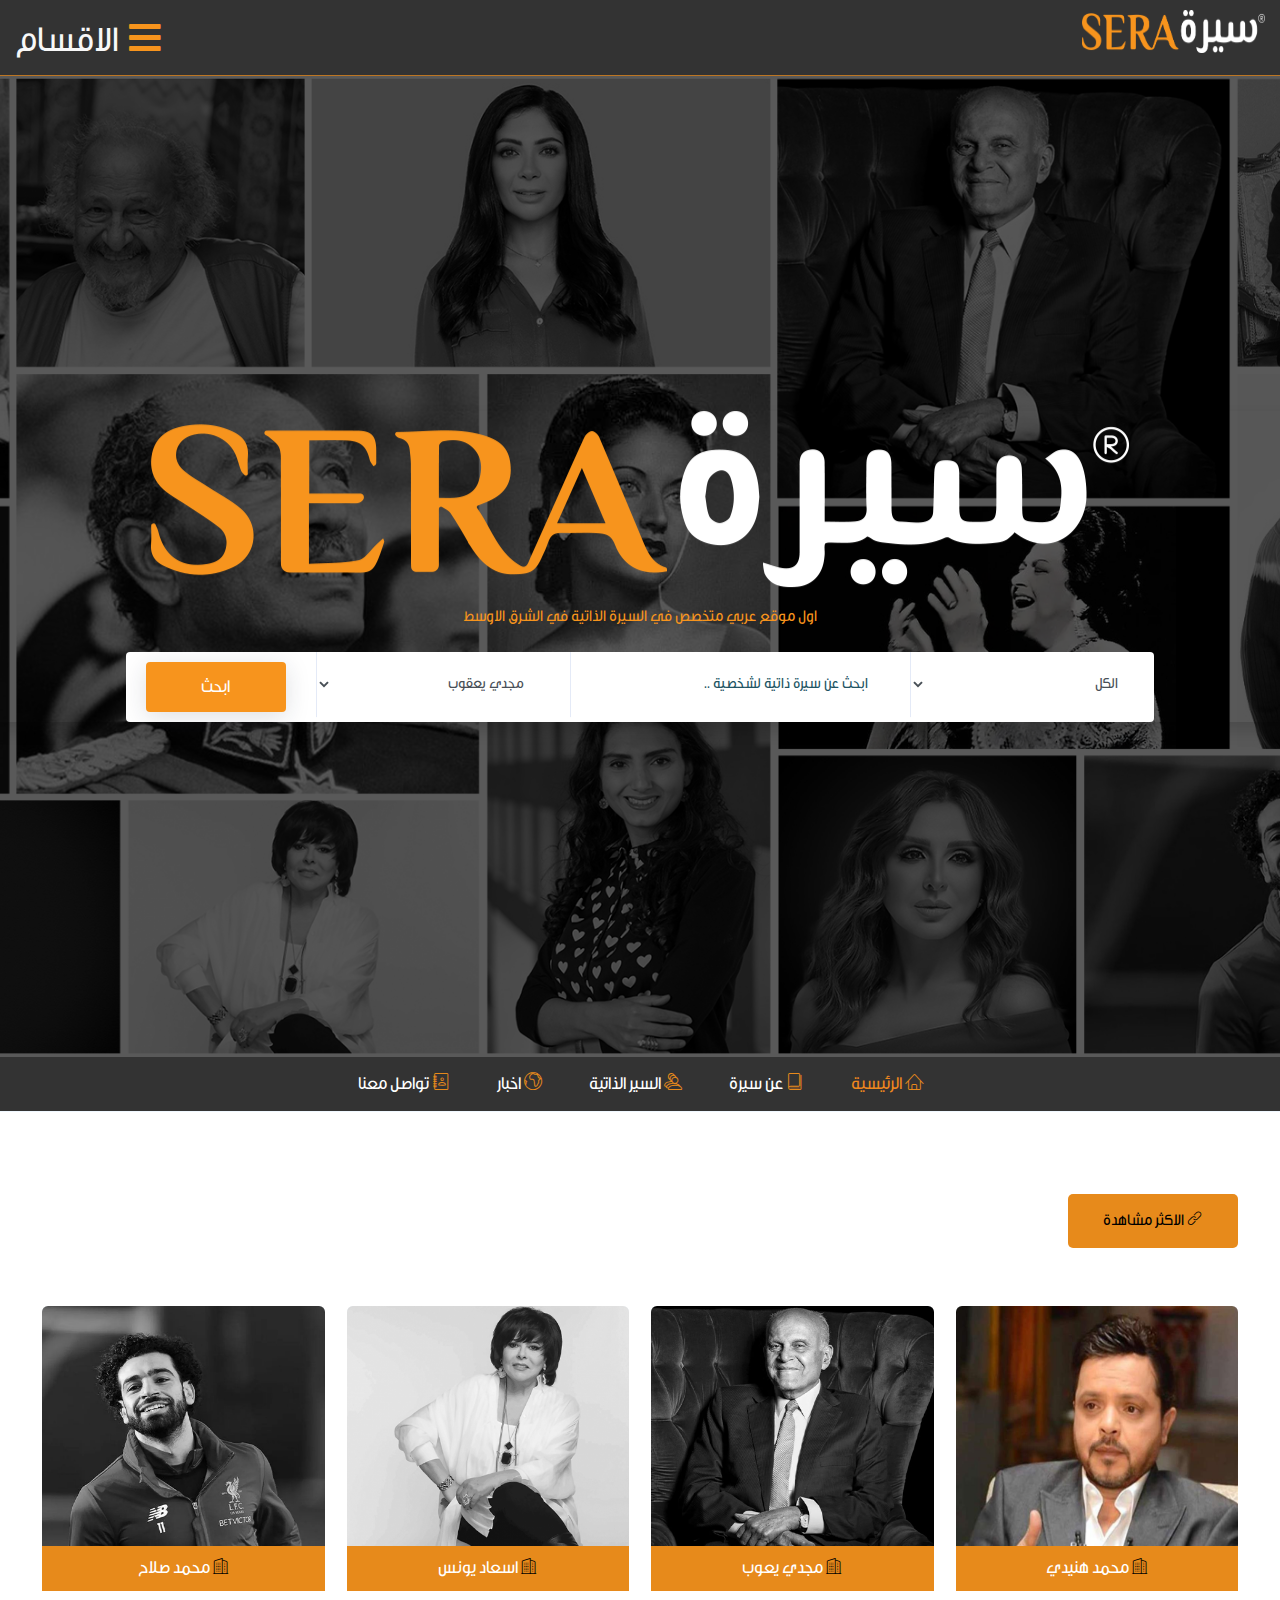
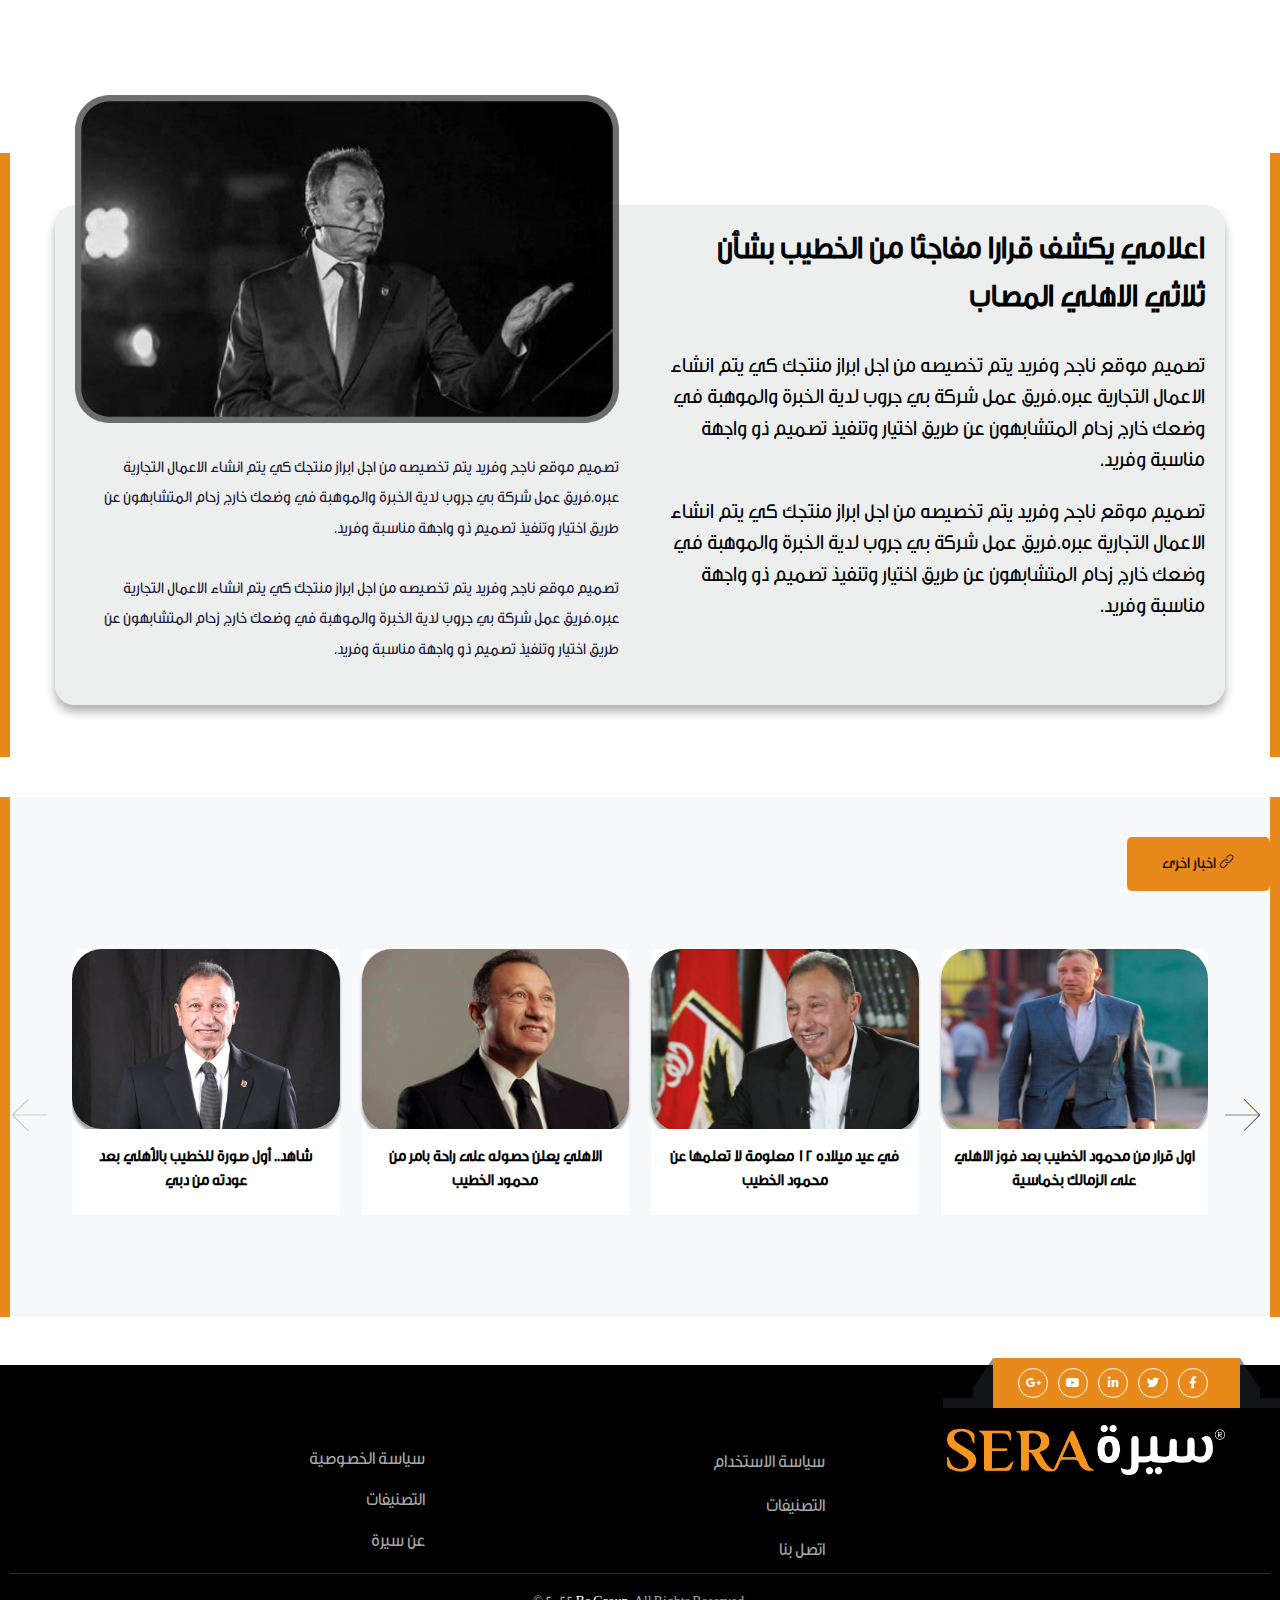
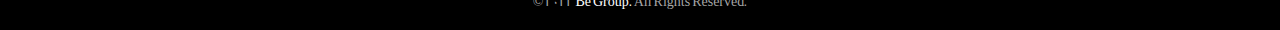
==== commit 5dd51dca: "resp" ====
--- a/wikibe/index.html
+++ b/wikibe/index.html
@@ -2,554 +2,556 @@
 <html class="no-js" lang="en">
 
 <head>
-    <meta charset="utf-8">
-    <meta name="description" content="">
-    <meta name="viewport" content="width=device-width, initial-scale=1">
-    <!-- Site Title -->
-    <title>سيرة</title>
-
-    <!-- Favicon -->
-    <link rel="icon" type="image/png" href="img/favicon.png">
-    <link rel="apple-touch-icon" href="apple-touch-icon.png">
-
-
-    <!-- All CSS Here -->
-    <link rel="stylesheet" href="css/bootstrap.min.css">
-    <link rel="stylesheet" href="css/fontawesome.min.css">
-    <link rel="stylesheet" href="css/flaticon.css">
-    <link rel="stylesheet" href="css/animate.css">
-
-    <link rel="stylesheet" href="css/meanmenu.css">
-    <link rel="stylesheet" href="css/arrows.css">
-
-    <link rel="stylesheet" href="css/swiper.min.css">
-
-    <link rel="stylesheet" href="css/linearicons.css">
-
-    <link rel="stylesheet" href="css/jquery-ui.min.css">
-    <link rel="stylesheet" href="css/nice-select.css">
-    <link rel="stylesheet" href="css/jquery.fancybox.min.css">
-    <link rel="stylesheet" href="css/slick.css">
-    <!--Theme custom css -->
-    <link rel="stylesheet" href="css/style.css">
-    <link rel="stylesheet" href="css/select2.css">
-
-    <!--Theme Responsive css-->
-    <link rel="stylesheet" href="css/responsive.css" />
-    <link rel="preconnect" href="https://fonts.gstatic.com">
-    <link href="https://fonts.googleapis.com/css2?family=Tajawal:wght@500&display=swap" rel="stylesheet">
+  <meta charset="utf-8">
+  <meta name="description" content="">
+  <meta name="viewport" content="width=device-width, initial-scale=1">
+  <!-- Site Title -->
+  <title>سيرة</title>
+
+  <!-- Favicon -->
+  <link rel="icon" type="image/png" href="img/favicon.png">
+  <link rel="apple-touch-icon" href="apple-touch-icon.png">
+
+
+  <!-- All CSS Here -->
+  <link rel="stylesheet" href="css/bootstrap.min.css">
+  <link rel="stylesheet" href="css/fontawesome.min.css">
+  <link rel="stylesheet" href="css/flaticon.css">
+  <link rel="stylesheet" href="css/animate.css">
+
+  <link rel="stylesheet" href="css/meanmenu.css">
+  <link rel="stylesheet" href="css/arrows.css">
+
+  <link rel="stylesheet" href="css/swiper.min.css">
+
+  <link rel="stylesheet" href="css/linearicons.css">
+
+  <link rel="stylesheet" href="css/jquery-ui.min.css">
+  <link rel="stylesheet" href="css/nice-select.css">
+  <link rel="stylesheet" href="css/jquery.fancybox.min.css">
+  <link rel="stylesheet" href="css/slick.css">
+  <!--Theme custom css -->
+  <link rel="stylesheet" href="css/style.css">
+  <link rel="stylesheet" href="css/select2.css">
+
+  <!--Theme Responsive css-->
+  <link rel="stylesheet" href="css/responsive.css" />
+  <link rel="preconnect" href="https://fonts.gstatic.com">
+  <link href="https://fonts.googleapis.com/css2?family=Tajawal:wght@500&display=swap" rel="stylesheet">
 </head>
 
-<body>
-
-    <div class="off-menu-wrapper">
-
-
-        <div class="inner-wrapper" style="left: 0px;"> <a id="close-off-menu" class="close-off-menu" name="startFromTop" style="display: none;"></a>
-
-            <!--Side Navigation - On Mobile and Tablet-->
-            <nav id="side-nav" class="side-nav hidden-desktop" style="left: -250px;">
-                <ul>
-                    <li><a href="categroies.html">
-                      <span class="icon categoriesNav">
-                    الاقسام</span></a></li>
-              
-                    
-                </ul>
-        
-                
+<body style="padding: 0px;">
+
+  <div class="off-menu-wrapper">
+
+
+    <div class="inner-wrapper" style="left: 0px;"> <a id="close-off-menu" class="close-off-menu" name="startFromTop"
+        style="display: none;"></a>
+
+      <!--Side Navigation - On Mobile and Tablet-->
+      <nav id="side-nav" class="side-nav hidden-desktop" style="left: -250px;">
+        <ul>
+          <li><a href="categroies.html">
+              <span class="icon categoriesNav">
+                الاقسام</span></a></li>
+
+
+        </ul>
+
+
+      </nav>
+      <!--/Side Navigation - On Mobile and Tablet-->
+
+
+      <!--Header-->
+      <header id="header" class="header home" style="left: 0px;">
+        <div class="container-fluid">
+
+          <div class="row block-content">
+            <!--Logo-->
+            <div class="col-md-2 logo-box"> <a href="index.html" class="logo"><img src="img/logo/logo.png" alt=""></a>
+            </div>
+            <!--/Logo-->
+
+            <!--Top Navigation-->
+            <!--Top Navigation-->
+            <nav id="top-nav" class="col-md-10 top-nav hidden-mobile hidden-tablet">
+              <ul>
+                <li>
+                  <a href="categroies.html"><i class="fa fa-bars"></i>الاقسام</a></li>
+
+
+
+              </ul>
             </nav>
-            <!--/Side Navigation - On Mobile and Tablet-->
-
-
-            <!--Header-->
-            <header id="header" class="header home" style="left: 0px;">
-                <div class="container-fluid">
-
-                <div class="row block-content">
-                    <!--Logo-->
-                    <div class="col-md-2 logo-box"> <a href="index.html" class="logo"><img src="img/logo/logo.png" alt=""></a></div>
-                    <!--/Logo-->
-
-                    <!--Top Navigation-->
-                    <!--Top Navigation-->
-                    <nav id="top-nav" class="col-md-10 top-nav hidden-mobile hidden-tablet">
-                        <ul>
-                            <li>
-                              <a href="categroies.html"><i class="fa fa-bars"></i>الاقسام</a></li>
-
-
-                            
-                        </ul>
-                    </nav>
-
-              
-                    
-                    <!--/Off Canvas Menu-->
+
+
+
+            <!--/Off Canvas Menu-->
+          </div>
+        </div>
+
+      </header>
+      <!--/Header-->
+      <!--Main Area-->
+      <section class="main-area row">
+
+
+
+        <!--Main Block-->
+        <div class="main-block">
+          <div id="middle-block" class="middle-block">
+
+            <img src="img/logo/logo.png" alt="">
+
+            <!--Brief-->
+            <p>اول موقع عربي متخصص في السيرة الذاتية في الشرق الاوسط
+            </p>
+            <!--/Brief-->
+
+            <!--Search-->
+
+
+            <div id="search_home" class="search home">
+
+
+              <!-- Tab for Buy -->
+
+              <div class="full_search_box nexio_search lightanic_search hero_search-radius modern">
+                <div class="search_hero_wrapping">
+
+                  <div class="row">
+
+
+
+
+
+                    <div class="col-lg-3 col-md-3 col-sm-12">
+                      <div class="form-group">
+
+                        <div class="input-with-icon">
+                          <select id="ptypes" class="form-control">
+
+                            <option value="1">الكل</option>
+                            <option value="2">الفنانين</option>
+                            <option value="3">شخصيات عامه</option>
+                            <option value="4">شخصيات رياضية</option>
+                            <option value="5">شخصيات دينية</option>
+                            <option value="6">شخصيات سياسيه</option>
+                          </select>
+                        </div>
+                      </div>
+                    </div>
+
+
+                    <div class="col-lg-4 col-sm-12 d-md-none d-lg-block">
+                      <div class="form-group">
+
+                        <input type="text" class="form-control search_input b-0"
+                          placeholder="ابحث عن سيرة ذاتية لشخصية .." />
+                      </div>
+                    </div>
+
+
+                    <div class="col-lg-3 col-md-3 col-sm-12">
+                      <div class="form-group">
+
+                        <div class="input-with-icon">
+                          <select id="location" class="form-control">
+
+                            <option value="1">مجدي يعقوب</option>
+                            <option value="2">محمد صلاح</option>
+                            <option value="3">محمد هنيدي</option>
+                            <option value="4">اسعاد يونس</option>
+                            <option value="5">محمد انور السادات</option>
+                            <option value="6">الحصري</option>
+                          </select>
+                        </div>
+                      </div>
+                    </div>
+
+
+                    <div class="col-lg-2 col-md-3 col-sm-12 small-padd">
+                      <div class="form-group none">
+                        <a href="#" class="btn search-btn">ابحث</a>
+                      </div>
+                    </div>
+
+
+                  </div>
+
+
+
                 </div>
-            </div>
-
-            </header>
-            <!--/Header-->
-            <!--Main Area-->
-            <section class="main-area row">
-
-
-
-                <!--Main Block-->
-                <div class="main-block">
-                    <div id="middle-block" class="middle-block">
-
-                        <img src="img/logo/logo.png" alt="">
-                        
-                        <!--Brief-->
-                        <p>اول موقع عربي متخصص في السيرة الذاتية في الشرق الاوسط
-                        </p>
-                        <!--/Brief-->
-
-                        <!--Search-->
-
-                      
-                        <div id="search_home" class="search home">
-
-                          
-                          	<!-- Tab for Buy -->
-                            
-										<div class="full_search_box nexio_search lightanic_search hero_search-radius modern">
-											<div class="search_hero_wrapping">
-										
-												<div class="row">
-												
-												
-													
-												
-
-                          <div class="col-lg-3 col-md-3 col-sm-12">
-														<div class="form-group">
-
-                              <div class="input-with-icon">
-																<select id="ptypes" class="form-control">
-
-                                  <option value="1">الكل</option>
-																	<option value="2">الفنانين</option>
-																	<option value="3">شخصيات عامه</option>
-																	<option value="4">شخصيات رياضية</option>
-																	<option value="5">شخصيات دينية</option>
-																	<option value="6">شخصيات سياسيه</option>
-																</select>
-															</div>
-														</div>
-													</div>
-													
-
-                          <div class="col-lg-4 col-sm-12 d-md-none d-lg-block">
-														<div class="form-group">
-
-                              <input type="text" class="form-control search_input b-0" placeholder="ابحث عن سيرة ذاتية لشخصية .." />
-														</div>
-													</div>
-											
-													
-                          <div class="col-lg-3 col-md-3 col-sm-12">
-														<div class="form-group">
-
-                              <div class="input-with-icon">
-																<select id="location" class="form-control">
-
-                                  <option value="1">مجدي يعقوب</option>
-																	<option value="2">محمد صلاح</option>
-																	<option value="3">محمد هنيدي</option>
-																	<option value="4">اسعاد يونس</option>
-																	<option value="5">محمد انور السادات</option>
-																	<option value="6">الحصري</option>
-																</select>
-															</div>
-														</div>
-													</div>
-                          
-													
-													<div class="col-lg-2 col-md-3 col-sm-12 small-padd">
-														<div class="form-group none">
-															<a href="#" class="btn search-btn">ابحث</a>
-														</div>
-													</div>
-
-
-												</div>
-												
-									
-                        
-											</div>
-										</div>
-
-                    
-						
-                  
-                    
-                          
-                            <script>
-                                function searchcheck() {
-                                    var search = document.getElementById("searchbar");
-                                    if (search.value == "") {
-                                        search.focus();
-                                        return false;
-                                    } else
-                                        return true;
-                                }
-        
-                            </script>
-        
-                        </div>
-
-                        <!--/Search-->
-
-                    </div>
-                </div>
-                <!--/Main Block-->
-
-              
-
-
-
-            </section>
-            <!--/Main Area-->
-
- <!-- start header -->
- <div class="header-md">
-    <div class="logo-lines">
-      <div class="container">
-        <div class="lines hamburger hamburger--elastic">
-          <div class="hamburger-box">
-            <div class="hamburger-inner"></div>
-          </div>
-        </div>
-        <div class="logo-img">
-          <a href="./index.html">
-            <img src="./img/logo/logo-3.png" alt="img">
-          </a>
-        </div>
-      </div>
-    </div>
-
-    <div class="main-header-md-ul-div">
-      <ul class="main-header-md-ul">
-        <li class="active-li">
-          <a href="./index.html">
-            <span>
-              الرئيسية
-            </span>
-          </a>
-        </li>
-        <li>
-          <a href="./about.html">
-            <span>
-              من نحن
-            </span>
-          </a>
-        </li>
-        <li class="drop-li">
-          <a class="drop-a" href="./services.html">
-            <span>
-              الخدمات
-            </span>
-            <i class="ion-chevron-right"></i>
-          </a>
-          <ul class="dropped-ul">
-            <li>
-              <a href="./services-page.html">
+              </div>
+
+
+
+
+
+
+              <script>
+                function searchcheck() {
+                  var search = document.getElementById("searchbar");
+                  if (search.value == "") {
+                    search.focus();
+                    return false;
+                  } else
+                    return true;
+                }
+              </script>
+
+            </div>
+
+            <!--/Search-->
+
+          </div>
+        </div>
+        <!--/Main Block-->
+
+
+
+
+
+      </section>
+      <!--/Main Area-->
+
+      <!-- start header -->
+      <div class="header-md">
+        <div class="logo-lines">
+          <div class="container">
+            <div class="lines hamburger hamburger--elastic">
+              <div class="hamburger-box">
+                <div class="hamburger-inner"></div>
+              </div>
+            </div>
+            <div class="logo-img">
+              <a href="./index.html">
+                <img src="./img/logo/logo-3.png" alt="img">
+              </a>
+            </div>
+          </div>
+        </div>
+
+        <div class="main-header-md-ul-div">
+          <ul class="main-header-md-ul">
+            <li class="active-li">
+              <a href="./index.html">
                 <span>
-                  جميع الخدمات
+                  الرئيسية
                 </span>
               </a>
             </li>
             <li>
-              <a href="./web.html">
+              <a href="./about.html">
                 <span>
-                  تطوير المواقع
+                  من نحن
+                </span>
+              </a>
+            </li>
+            <li class="drop-li">
+              <a class="drop-a" href="./services.html">
+                <span>
+                  الخدمات
+                </span>
+                <i class="ion-chevron-right"></i>
+              </a>
+              <ul class="dropped-ul">
+                <li>
+                  <a href="./services-page.html">
+                    <span>
+                      جميع الخدمات
+                    </span>
+                  </a>
+                </li>
+                <li>
+                  <a href="./web.html">
+                    <span>
+                      تطوير المواقع
+                    </span>
+                  </a>
+                </li>
+                <li>
+                  <a href="./seo.html">
+                    <span>
+                      تحسين نتائج البحث
+                    </span>
+                  </a>
+                </li>
+                <li>
+                  <a href="./social.html">
+                    <span>
+                      شبكات التواصل الإجتماعى
+                    </span>
+                  </a>
+                </li>
+                <li>
+                  <a href="./identity.html">
+                    <span>
+                      العلامات التجارية
+                    </span>
+                  </a>
+                </li>
+                <li>
+                  <a href="./media.html">
+                    <span>
+                      الإنتاج الإعلامى
+                    </span>
+                  </a>
+                </li>
+                <li>
+                  <a href="./mobile.html">
+                    <span>
+                      تطبيقات الجوال
+                    </span>
+                  </a>
+                </li>
+                <li>
+                  <a href="./sms.html">
+                    <span>
+                      حملات البريد الإلكترونى
+                    </span>
+                  </a>
+                </li>
+                <li>
+                  <a href="./google.html">
+                    <span>
+                      إعلانات جوجل
+                    </span>
+                  </a>
+                </li>
+              </ul>
+            </li>
+            <li>
+              <a href="./clients.html">
+                <span>
+                  عملائنا
                 </span>
               </a>
             </li>
             <li>
-              <a href="./seo.html">
+              <a href="./contact.html">
                 <span>
-                  تحسين نتائج البحث
+                  تواصل معنا
                 </span>
               </a>
             </li>
-            <li>
-              <a href="./social.html">
+            <li class="drop-li">
+              <a class="drop-a">
                 <span>
-                  شبكات التواصل الإجتماعى
+                  أعمالنا
                 </span>
+                <i class="ion-chevron-right"></i>
               </a>
+              <ul class="dropped-ul">
+                <li>
+                  <a href="./portfolio-page.html">
+                    <span>
+                      تحسين نتائج البحث
+                    </span>
+                  </a>
+                </li>
+                <li>
+                  <a href="./portfolio-page.html">
+                    <span>
+                      تطوير المواقع
+                    </span>
+                  </a>
+                </li>
+                <li>
+                  <a href="./portfolio-page.html">
+                    <span>
+                      تطبيقات الجوال
+                    </span>
+                  </a>
+                </li>
+                <li>
+                  <a href="./portfolio-page.html">
+                    <span>
+                      جوجل Adword
+                    </span>
+                  </a>
+                </li>
+                <li>
+                  <a href="./portfolio-page.html">
+                    <span>
+                      الإنتاج الإعلامى
+                    </span>
+                  </a>
+                </li>
+                <li>
+                  <a href="./portfolio-page.html">
+                    <span>
+                      شبكات إجتماعية
+                    </span>
+                  </a>
+                </li>
+              </ul>
             </li>
-            <li>
-              <a href="./identity.html">
-                <span>
-                  العلامات التجارية
-                </span>
-              </a>
-            </li>
-            <li>
-              <a href="./media.html">
-                <span>
-                  الإنتاج الإعلامى
-                </span>
-              </a>
-            </li>
-            <li>
-              <a href="./mobile.html">
-                <span>
-                  تطبيقات الجوال
-                </span>
-              </a>
-            </li>
-            <li>
-              <a href="./sms.html">
-                <span>
-                  حملات البريد الإلكترونى
-                </span>
-              </a>
-            </li>
-            <li>
-              <a href="./google.html">
-                <span>
-                  إعلانات جوجل
-                </span>
-              </a>
-            </li>
+
+
           </ul>
-        </li>
-        <li>
-          <a href="./clients.html">
-            <span>
-              عملائنا
-            </span>
-          </a>
-        </li>
-        <li>
-          <a href="./contact.html">
-            <span>
-              تواصل معنا
-            </span>
-          </a>
-        </li>
-        <li class="drop-li">
-          <a class="drop-a">
-            <span>
-              أعمالنا
-            </span>
-            <i class="ion-chevron-right"></i>
-          </a>
-          <ul class="dropped-ul">
-            <li>
-              <a href="./portfolio-page.html">
-                <span>
-                  تحسين نتائج البحث
-                </span>
-              </a>
-            </li>
-            <li>
-              <a href="./portfolio-page.html">
-                <span>
-                  تطوير المواقع
-                </span>
-              </a>
-            </li>
-            <li>
-              <a href="./portfolio-page.html">
-                <span>
-                  تطبيقات الجوال
-                </span>
-              </a>
-            </li>
-            <li>
-              <a href="./portfolio-page.html">
-                <span>
-                  جوجل Adword
-                </span>
-              </a>
-            </li>
-            <li>
-              <a href="./portfolio-page.html">
-                <span>
-                  الإنتاج الإعلامى
-                </span>
-              </a>
-            </li>
-            <li>
-              <a href="./portfolio-page.html">
-                <span>
-                  شبكات إجتماعية
-                </span>
-              </a>
-            </li>
-          </ul>
-        </li>
-     
-        
-      </ul>
+        </div>
+      </div>
+
+      <div class="header-lg">
+
+
+        <div class="header-lg-bottom">
+          <div class="container">
+            <ul class="main-header-lg-ul">
+
+
+              <li class="active-li">
+                <a href="./index.html">
+                  <span>
+                    <i class="linearicons-home icon"></i>
+                    الرئيسية
+                  </span>
+                </a>
+              </li>
+              <li>
+                <a href="./about.html">
+                  <span>
+                    <i class="linearicons-book2"></i>
+                    عن سيرة
+                  </span>
+                </a>
+              </li>
+
+
+              <li>
+                <a href="./clients.html">
+                  <span>
+                    <i class="linearicons-users"></i>
+                    السير الذاتية
+                  </span>
+                </a>
+              </li>
+
+
+              <li>
+                <a href="./contact.html">
+                  <span>
+                    <i class="linearicons-earth"></i>
+                    اخبار
+
+
+                  </span>
+                </a>
+              </li>
+              <li>
+                <a href="./contact.html">
+                  <span>
+                    <i class="linearicons-contacts"></i>
+                    تواصل معنا
+
+
+                  </span>
+                </a>
+              </li>
+
+            </ul>
+          </div>
+        </div>
+      </div>
+      <!-- end header -->
+
+
+
+
+
     </div>
   </div>
 
-  <div class="header-lg">
-   
-    
-    <div class="header-lg-bottom">
-      <div class="container">
-        <ul class="main-header-lg-ul">
-         
-            
-          <li class="active-li">
-            <a href="./index.html">
-              <span>
-                <i class="linearicons-home icon"></i>
-                الرئيسية
-              </span>
+
+  <div class="home-centers-section">
+    <div class="section-wrapper">
+      <div class="section-heading">
+
+
+        <a href="./centers.html">
+          <i class="linearicons-link2"></i>
+          <span>
+            الاكثر مشاهدة
+          </span>
+        </a>
+      </div>
+      <div class="section-body">
+        <ul class="main-section-ul">
+          <li>
+            <a href="./centers.html">
+              <div class="img-div">
+                <img src="./img/service-img/blog-4.jpg" alt="img">
+              </div>
+              <div class="body">
+                <div class="name">
+                  <i class="linearicons-apartment"></i>
+                  <span>
+                    محمد هنيدي
+                  </span>
+                </div>
+
+
+              </div>
             </a>
           </li>
           <li>
-            <a href="./about.html">
-              <span>
-                <i class="linearicons-book2"></i>
-                عن سيرة
-              </span>
-            </a>
-          </li>
-        
-          
-          <li>
-            <a href="./clients.html">
-              <span>
-                <i class="linearicons-users"></i>
-                السير الذاتية
-              </span>
-            </a>
-          </li>
-       
-          
-          <li>
-            <a href="./contact.html">
-              <span>
-                <i class="linearicons-earth"></i>
-                اخبار
-            
-                
-              </span>
+            <a href="./centers.html">
+              <div class="img-div">
+                <img src="./img/service-img/blog-3.png" alt="img">
+              </div>
+              <div class="body">
+                <div class="name">
+                  <i class="linearicons-apartment"></i>
+                  <span>
+                    مجدي يعوب </span>
+                </div>
+
+
+              </div>
             </a>
           </li>
           <li>
-            <a href="./contact.html">
-              <span>
-                <i class="linearicons-contacts"></i>
-                تواصل معنا
-
-                
-              </span>
+            <a href="./centers.html">
+              <div class="img-div">
+                <img src="./img/service-img/blog-2.png" alt="img">
+              </div>
+              <div class="body">
+                <div class="name">
+                  <i class="linearicons-apartment"></i>
+                  <span>
+                    اسعاد يونس
+                  </span>
+                </div>
+
+
+              </div>
             </a>
           </li>
-          
+          <li>
+            <a href="./centers.html">
+              <div class="img-div">
+                <img src="./img/service-img/blog-1.png" alt="img">
+              </div>
+              <div class="body">
+                <div class="name">
+                  <i class="linearicons-apartment"></i>
+                  <span>
+                    محمد صلاح
+                  </span>
+                </div>
+
+
+              </div>
+            </a>
+          </li>
         </ul>
       </div>
     </div>
   </div>
-  <!-- end header -->
-
-
-
-
-
-        </div>
-    </div>
-    
-    
-    <div class="home-centers-section">
-        <div class="section-wrapper">
-          <div class="section-heading">
-          
-            
-            <a href="./centers.html">
-              <i class="linearicons-link2"></i>
-              <span>
-الاكثر مشاهدة
-            </span>
-            </a>
-          </div>
-          <div class="section-body">
-            <ul class="main-section-ul">
-              <li>
-                <a href="./centers.html">
-                  <div class="img-div">
-                    <img src="./img/service-img/blog-4.jpg" alt="img">
-                  </div>
-                  <div class="body">
-                    <div class="name">
-                      <i class="linearicons-apartment"></i>
-                      <span>
-محمد هنيدي
-                    </span>
-                    </div>
-                  
-                    
-                  </div>
-                </a>
-              </li>
-              <li>
-                <a href="./centers.html">
-                  <div class="img-div">
-                    <img src="./img/service-img/blog-3.png" alt="img">
-                  </div>
-                  <div class="body">
-                    <div class="name">
-                      <i class="linearicons-apartment"></i>
-                      <span>
-مجدي يعوب                      </span>
-                    </div>
-                  
-                    
-                  </div>
-                </a>
-              </li>
-              <li>
-                <a href="./centers.html">
-                  <div class="img-div">
-                    <img src="./img/service-img/blog-2.png" alt="img">
-                  </div>
-                  <div class="body">
-                    <div class="name">
-                      <i class="linearicons-apartment"></i>
-                      <span>
-اسعاد يونس
-                    </span>
-                    </div>
-                 
-                    
-                  </div>
-                </a>
-              </li>
-              <li>
-                <a href="./centers.html">
-                  <div class="img-div">
-                    <img src="./img/service-img/blog-1.png" alt="img">
-                  </div>
-                  <div class="body">
-                    <div class="name">
-                      <i class="linearicons-apartment"></i>
-                      <span>
-محمد صلاح
-                    </span>
-                    </div>
-                
-                    
-                  </div>
-                </a>
-              </li>
-            </ul>
-          </div>
-        </div>
-      </div>
-<!-- service details page -->
-<div class="service-details-page">
+  <!-- service details page -->
+  <div class="service-details-page">
     <div class="container">
       <div class="details-section">
         <div class="section-left">
@@ -583,33 +585,33 @@
             </p>
 
             <p>
-                تصميم موقع ناجح وفريد يتم تخصيصه من اجل ابراز منتجك كي يتم انشاء الاعمال التجارية عبره.فريق عمل شركة بي
-                جروب لدية الخبرة والموهبة في وضعك خارج زحام المتشابهون عن طريق اختيار وتنفيذ تصميم ذو واجهة مناسبة وفريد.
-              </p>
-          </div>
-        </div>
-      </div>
-
-    
-      
-      
+              تصميم موقع ناجح وفريد يتم تخصيصه من اجل ابراز منتجك كي يتم انشاء الاعمال التجارية عبره.فريق عمل شركة بي
+              جروب لدية الخبرة والموهبة في وضعك خارج زحام المتشابهون عن طريق اختيار وتنفيذ تصميم ذو واجهة مناسبة وفريد.
+            </p>
+          </div>
+        </div>
+      </div>
+
+
+
+
     </div>
   </div>
   <!-- /service details page -->
-  
+
   <!-- porjects section -->
   <div class="projects-section">
 
     <div class="section-heading">
-          
-            
-        <a href="#">
-          <i class="linearicons-link2"></i>
-          <span>
-اخبار اخرى
+
+
+      <a href="#">
+        <i class="linearicons-link2"></i>
+        <span>
+          اخبار اخرى
         </span>
-        </a>
-      </div>
+      </a>
+    </div>
 
     <div class="projects-slider">
       <div class="swiper-container home-projects-slider">
@@ -621,10 +623,10 @@
               </div>
               <div class="project-text">
                 <p class="title">
-اول قرار من محمود الخطيب بعد فوز الاهلي على الزمالك بخماسية
+                  اول قرار من محمود الخطيب بعد فوز الاهلي على الزمالك بخماسية
                 </p>
-           
-                
+
+
               </div>
             </div>
           </a>
@@ -635,10 +637,10 @@
               </div>
               <div class="project-text">
                 <p class="title">
-في عيد ميلاده 12 معلومة لا تعلمها عن محمود الخطيب 
+                  في عيد ميلاده 12 معلومة لا تعلمها عن محمود الخطيب
                 </p>
-            
-                
+
+
               </div>
             </div>
           </a>
@@ -649,10 +651,10 @@
               </div>
               <div class="project-text">
                 <p class="title">
-الاهلي يعلن حصوله على راحة بامر من محمود الخطيب
+                  الاهلي يعلن حصوله على راحة بامر من محمود الخطيب
                 </p>
-            
-                
+
+
               </div>
             </div>
           </a>
@@ -663,10 +665,10 @@
               </div>
               <div class="project-text">
                 <p class="title">
-                    شاهد.. أول صورة للخطيب بالأهلي بعد عودته من دبي        
-                        </p>
-           
-                
+                  شاهد.. أول صورة للخطيب بالأهلي بعد عودته من دبي
+                </p>
+
+
               </div>
             </div>
           </a>
@@ -677,10 +679,10 @@
               </div>
               <div class="project-text">
                 <p class="title">
-                    اول قرار من محمود الخطيب بعد فوز الاهلي على الزمالك بخماسية
+                  اول قرار من محمود الخطيب بعد فوز الاهلي على الزمالك بخماسية
                 </p>
-             
-                
+
+
               </div>
             </div>
           </a>
@@ -691,10 +693,10 @@
               </div>
               <div class="project-text">
                 <p class="title">
-                    في عيد ميلاده 12 معلومة لا تعلمها عن محمود الخطيب 
+                  في عيد ميلاده 12 معلومة لا تعلمها عن محمود الخطيب
                 </p>
-              
-                
+
+
               </div>
             </div>
           </a>
@@ -717,152 +719,151 @@
 
 
 
-      <!-- Footer Area Wrapper -->
-    <footer>
-
-        <!-- footer widget area -->
-        <div class="footer-widget-area">
-            <div class="container">
-                <!-- Footer Social Bar -->
-                <ul class="footer-social wow fadeInUp" data-wow-delay="0.3s">
-
-                    <li><a href="www.facebook.com"><i class="fab fa-facebook-f"></i></a></li>
-                    <li><a href="www.twitter.com"><i class="fab fa-twitter"></i></a></li>
-                    <li><a href="www.linkedin.com"><i class="fab fa-linkedin-in"></i></a></li>
-                    <li><a href="www.youtube.com"><i class="fab fa-youtube"></i></a></li>
-                    <li><a href="www.google.com"><i class="fab fa-google-plus-g"></i></a></li>
-                </ul>
-                <div class="row">
-                    <!-- Single Footer Wid -->
-                    <div class="col-md-6 col-lg-4 wow fadeInUp" data-wow-delay="0.3s">
-                        <div class="single-footer-wid footer-about">
-                            <a href="index.html"><img src="img/logo/logo.png" alt="Prolax" class="img-fluid"></a>
-
-                        </div>
-                    </div>
-
-                    <!-- Single Footer Wid -->
-                    <div class="col-md-6 col-lg-4 wow fadeInUp" data-wow-delay="0.3s">
-                        <div class="single-footer-wid footer-links">
-
-                            <ul>
-                                <li><a href="terms.html">سياسة الاستخدام</a></li>
-                                <li><a href="categroies.html">التصنيفات</a></li>
-                                <li><a href="contact.html">اتصل بنا</a></li>
-
-                            </ul>
-                        </div>
-                    </div>
-                    <!-- Single Footer Wid -->
-
-                    <!-- Single Footer Wid -->
-                    <div class="col-md-6 col-lg-4 wow fadeInUp" data-wow-delay="0.3s">
-                        <div class="single-footer-wid">
-
-                            <ul>
-                                <li><a href="terms.html">سياسة الخصوصية</a></li>
-                                <li><a href="categroies.html">التصنيفات</a></li>
-                                <li><a href="about.html">عن سيرة</a></li>
-
-                            </ul>
-                        </div>
-                    </div>
-
-
-                </div>
-            </div>
-        </div>
-        <!-- footer widget area end -->
-
-        <!-- footer copyright -->
-        <div class="footer-copyright-wrap">
-            <div class="container">
-                <div class="row">
-                    <!-- copyright text -->
-                    <div class="col-md-12">
-                        <div class="footer-copyright">
-                            <p>&copy; 2022 <span>Be Group.</span> All Rights Reserved.</p>
-                        </div>
-                    </div>
-
-
-                </div>
-            </div>
-        </div>
-
-    </footer>
-    <!-- Footer Area Wrapper end -->
-
-
-
-
-    <!-- Scroll to top -->
-    <button class="scrollToTop"><i class="fas fa-chevron-up"></i></button>
-
-
-
-
-
-
-
-    <script>
-        //Header and Search animation no homepage
-        window.onload = function() {
-            window.onscroll = function() {
-                var homeSearchPos = document.getElementById("middle-block").offsetTop;
-                var y = window.pageYOffset;
-                var d = document.getElementById("search_home");
-                var windowwidth = window.innerWidth;
-                if (y > homeSearchPos && windowwidth > 969) {
-                    if (d.className.indexOf("sticky") == -1) {
-                        d.className = d.className + " sticky";
-                    }
-                } else if (y < homeSearchPos && windowwidth > 969) {
-                    d.className = "search home";
-                }
-                if (y > homeSearchPos && windowwidth <= 969) {
-                    var homeSearchPos1 = $('.side-block.right').offset().top - 50;
-                    var homeAddspos = $('.ads-top').offset().top - 50;
-                    var $w = $(document).scroll(function() {
-                        if ($w.scrollTop() > homeSearchPos1 || $w.scrollTop() > homeAddspos) {
-                            $('.middle-block .search').addClass('inside search-onMobile');
-                            $('.middle-block .search').removeClass('home sticky');
-                        } else {
-                            $('.middle-block .search').removeClass('inside search-onMobile');
-                            $('.middle-block .search').addClass('home');
-                        }
-                    });
-                }
-            }; //end window.onscroll
-        }; //end window.onload
-
-    </script>
-
-    <!-- All js file -->
-    <!-- <script src="js/vendor/modernizr-3.6.0.min.js"></script> -->
-    <script src="js/vendor/jquery-1.12.4.min.js"></script>
-    <script src="js/bootstrap.min.js"></script>
-    <script src="js/select2.min.js"></script>
-
-    <script src="js/wow.min.js"></script>
-    <script src="js/jquery.meanmenu.min.js"></script>
-    <script src="js/jquery-ui.min.js"></script>
-    <script src="js/jquery.nice-select.min.js"></script>
-    <script src="js/jquery.fancybox.min.js"></script>
-    <script src="js/slick.min.js"></script>
-    <script src="js/waypoints.min.js"></script>
-    <script src="js/swiper.min.js"></script>
-
-    <script src="js/imagesloaded.pkgd.min.js"></script>
-    <script src="js/isotope.pkgd.min.js"></script>
-    <script src="js/jquery.counterup.min.js"></script>
-
-    <!-- Main Js file -->
-    <script src="js/script.jqueryall.js"></script>
-
-    <script src="js/main.js"></script>
+  <!-- Footer Area Wrapper -->
+  <footer class="mt-5">
+
+    <!-- footer widget area -->
+    <div class="footer-widget-area">
+      <div class="container">
+        <!-- Footer Social Bar -->
+        <ul class="footer-social wow fadeInUp" data-wow-delay="0.3s">
+
+          <li><a href="www.facebook.com"><i class="fab fa-facebook-f"></i></a></li>
+          <li><a href="www.twitter.com"><i class="fab fa-twitter"></i></a></li>
+          <li><a href="www.linkedin.com"><i class="fab fa-linkedin-in"></i></a></li>
+          <li><a href="www.youtube.com"><i class="fab fa-youtube"></i></a></li>
+          <li><a href="www.google.com"><i class="fab fa-google-plus-g"></i></a></li>
+        </ul>
+        <div class="row">
+          <!-- Single Footer Wid -->
+          <div class="col-md-6 col-lg-4 wow fadeInUp" data-wow-delay="0.3s">
+            <div class="single-footer-wid footer-about">
+              <a href="index.html"><img src="img/logo/logo.png" alt="Prolax" class="img-fluid"></a>
+
+            </div>
+          </div>
+
+          <!-- Single Footer Wid -->
+          <div class="col-md-6 col-lg-4 wow fadeInUp" data-wow-delay="0.3s">
+            <div class="single-footer-wid footer-links">
+
+              <ul>
+                <li><a href="terms.html">سياسة الاستخدام</a></li>
+                <li><a href="categroies.html">التصنيفات</a></li>
+                <li><a href="contact.html">اتصل بنا</a></li>
+
+              </ul>
+            </div>
+          </div>
+          <!-- Single Footer Wid -->
+
+          <!-- Single Footer Wid -->
+          <div class="col-md-6 col-lg-4 wow fadeInUp" data-wow-delay="0.3s">
+            <div class="single-footer-wid">
+
+              <ul>
+                <li><a href="terms.html">سياسة الخصوصية</a></li>
+                <li><a href="categroies.html">التصنيفات</a></li>
+                <li><a href="about.html">عن سيرة</a></li>
+
+              </ul>
+            </div>
+          </div>
+
+
+        </div>
+      </div>
+    </div>
+    <!-- footer widget area end -->
+
+    <!-- footer copyright -->
+    <div class="footer-copyright-wrap">
+      <div class="container">
+        <div class="row">
+          <!-- copyright text -->
+          <div class="col-md-12">
+            <div class="footer-copyright">
+              <p>&copy; 2022 <span>Be Group.</span> All Rights Reserved.</p>
+            </div>
+          </div>
+
+
+        </div>
+      </div>
+    </div>
+
+  </footer>
+  <!-- Footer Area Wrapper end -->
+
+
+
+
+  <!-- Scroll to top -->
+  <button class="scrollToTop"><i class="fas fa-chevron-up"></i></button>
+
+
+
+
+
+
+
+  <script>
+    //Header and Search animation no homepage
+    window.onload = function () {
+      window.onscroll = function () {
+        var homeSearchPos = document.getElementById("middle-block").offsetTop;
+        var y = window.pageYOffset;
+        var d = document.getElementById("search_home");
+        var windowwidth = window.innerWidth;
+        if (y > homeSearchPos && windowwidth > 969) {
+          if (d.className.indexOf("sticky") == -1) {
+            d.className = d.className + " sticky";
+          }
+        } else if (y < homeSearchPos && windowwidth > 969) {
+          d.className = "search home";
+        }
+        if (y > homeSearchPos && windowwidth <= 969) {
+          var homeSearchPos1 = $('.side-block.right').offset().top - 50;
+          var homeAddspos = $('.ads-top').offset().top - 50;
+          var $w = $(document).scroll(function () {
+            if ($w.scrollTop() > homeSearchPos1 || $w.scrollTop() > homeAddspos) {
+              $('.middle-block .search').addClass('inside search-onMobile');
+              $('.middle-block .search').removeClass('home sticky');
+            } else {
+              $('.middle-block .search').removeClass('inside search-onMobile');
+              $('.middle-block .search').addClass('home');
+            }
+          });
+        }
+      }; //end window.onscroll
+    }; //end window.onload
+  </script>
+
+  <!-- All js file -->
+  <!-- <script src="js/vendor/modernizr-3.6.0.min.js"></script> -->
+  <script src="js/vendor/jquery-1.12.4.min.js"></script>
+  <script src="js/bootstrap.min.js"></script>
+  <script src="js/select2.min.js"></script>
+
+  <script src="js/wow.min.js"></script>
+  <script src="js/jquery.meanmenu.min.js"></script>
+  <script src="js/jquery-ui.min.js"></script>
+  <script src="js/jquery.nice-select.min.js"></script>
+  <script src="js/jquery.fancybox.min.js"></script>
+  <script src="js/slick.min.js"></script>
+  <script src="js/waypoints.min.js"></script>
+  <script src="js/swiper.min.js"></script>
+
+  <script src="js/imagesloaded.pkgd.min.js"></script>
+  <script src="js/isotope.pkgd.min.js"></script>
+  <script src="js/jquery.counterup.min.js"></script>
+
+  <!-- Main Js file -->
+  <script src="js/script.jqueryall.js"></script>
+
+  <script src="js/main.js"></script>
 
 
 </body>
 
-</html>
+</html>--- a/wikibe/css/style.css
+++ b/wikibe/css/style.css
@@ -7,7 +7,7 @@
   font-family: gw-flow;
   src: url("../fonts/ArbFONTS-GE-Flow-Regular.otf");
 }
-
+body{text-align: right;}
 .section {
   padding: 100px 0px;
 }
@@ -2354,7 +2354,7 @@
 
 footer {
   background-color: rgb(0 0 0);
-}
+padding: 10px;}
 
 footer .footer-widget-area span.border {
   width: 100%;
@@ -7421,6 +7421,7 @@
 
 body {
   margin: 0px;
+  padding-top: 70px;
 }
 
 article,
@@ -8068,7 +8069,7 @@
   /* padding-top: 115px; */
   background: url("../img/bg-images/home-img-4.jpg") center center / cover no-repeat;
   width: 100%;
-}
+/* padding: 50px; */}
 
 .side-block {
   width: 575px;
@@ -8166,20 +8167,22 @@
   border-radius: 5px;
   text-align: center;
   box-shadow: rgba(0, 0, 0, 0.15) 0px 8px 15px;
-  top: 35%;
-  width: 70%;
+  top: 50%;
+  left: 50%;
+  transform: translate(-50%, -50%);
+  /* width: 70%; */
 }
 
 .middle-block p {
   color: #f7941d;
   margin-bottom: 0px;
   margin-top: 15px;
-}
+text-align: center;}
 
 .middle-block img {
   position: relative;
   /* width: 100%; */
-  height: 100px;
+  /*height: 100px;*/
 }
 
 .section-text .brief {
@@ -8201,14 +8204,14 @@
 }
 
 .search.home {
-  position: absolute;
+  /* position: absolute; */
   /* top: 318px; */
   right: 0;
   margin: 0px auto;
   padding: 10px;
   text-align: center;
   left: 0;
-  /* width: 100%; */
+  width: 80%;
 }
 
 .search .field {
@@ -12716,9 +12719,7 @@
   align-items: center;
 }
 
-body .header-md .logo-lines .container .logo-img img {
-  height: 50px;
-}
+body .header-md .logo-lines .container .logo-img img {}
 
 body .header-md .main-header-md-ul-div {
   position: fixed;
@@ -13830,7 +13831,9 @@
 body .projects-section .projects-slider .swiper-container .swiper-wrapper .swiper-slide .project-card:hover .project-text .description-div p {
   color: #fff;
 }
-
+.project-text{
+  background-color: white;
+}
 body .projects-section .projects-slider .swiper-button-next,
 body .projects-section .projects-slider .swiper-button-prev {
   background-image: none !important;
@@ -14435,6 +14438,7 @@
 .lightanic_search.hero_search-radius .search_input {
   /* padding:0; */
   height: 45px;
+  border: aliceblue;
 }
 
 .full_search_box.modern label {
@@ -14841,11 +14845,12 @@
 
 }
 
+
 .main-title {
   line-height: 20px;
   position: absolute;
   right: 0px;
-  padding: 17px;
+  z-index: 1;padding: 17px;
   background-color: #141414;
   border-radius: 20px;
   border-top-left-radius: 0px;
@@ -14872,7 +14877,7 @@
 }
 
 .extra-profile li {
-  color: orangered;
+  /* letter-spacing: 0px; */color: orangered;
   list-style: disc;
   font-size: 18px;
 }
@@ -14887,7 +14892,7 @@
 }
 
 .send {
-  width: 100px;
+  width: auto;
   border: none;
   height: 50%;
   color: white;
@@ -14941,6 +14946,10 @@
 .RightWorng .fb {
   color: #3b5998;
 }
+/*art-details*/
+.left-img{
+
+}
 
 @media screen and (max-width: 767px) {
   h1 {
--- a/wikibe/css/responsive.css
+++ b/wikibe/css/responsive.css
@@ -96,8 +96,8 @@
         width: 48.48%;
     }
 
-    
-    
+
+
 
 
 
@@ -415,13 +415,13 @@
 
     .related-product-slider.shop-product-area {
         padding: 0 120px;
-    }   
+    }
 
 
 
 
     .isotope-sec-wrapper .project-wrap .grid-item:nth-child(1),
-    .isotope-sec-wrapper .project-wrap .grid-item:nth-child(2), 
+    .isotope-sec-wrapper .project-wrap .grid-item:nth-child(2),
     .isotope-sec-wrapper .project-wrap .grid-item:nth-child(3),
     .isotope-sec-wrapper .project-wrap .grid-item:nth-child(4),
     .isotope-sec-wrapper .project-wrap .grid-item:nth-child(5),
@@ -429,11 +429,11 @@
     .isotope-sec-wrapper .project-wrap .grid-item:nth-child(7),
     .isotope-sec-wrapper .project-wrap .grid-item:nth-child(8),
     .isotope-sec-wrapper .project-wrap .grid-item:nth-child(9),
-    .isotope-sec-wrapper .project-wrap .grid-item:nth-child(10), 
-    .isotope-sec-wrapper .project-wrap .grid-item:nth-child(11), 
-    .isotope-sec-wrapper .project-wrap .grid-item:nth-child(12), 
-    .isotope-sec-wrapper .project-wrap .grid-item:nth-child(13), 
-    .isotope-sec-wrapper .project-wrap .grid-item:nth-child(14){ 
+    .isotope-sec-wrapper .project-wrap .grid-item:nth-child(10),
+    .isotope-sec-wrapper .project-wrap .grid-item:nth-child(11),
+    .isotope-sec-wrapper .project-wrap .grid-item:nth-child(12),
+    .isotope-sec-wrapper .project-wrap .grid-item:nth-child(13),
+    .isotope-sec-wrapper .project-wrap .grid-item:nth-child(14) {
         width: 49%;
         height: auto;
     }
@@ -453,23 +453,176 @@
     header.v2 {
         top: 124px;
     }
-    
+
 
 }
 
 /* lg end  */
 
 @media (min-width: 991px) {
+    .left-add {
+        display: none;
+    }
+
     nav.main-menu-wrap {
         display: inline-block !important;
     }
 
 }
-@media(max-width:900px){
-    .m-center{
+
+@media(max-width:900px) {
+    .m-center {
         margin: auto !important;
     }
+
+    .left-add {
+        display: none;
+    }
+
+    .RightWorng {
+        font-size: 25px;
+    }
+
+    .extra-profile h5 {
+        font-size: 18px;
+        text-align: center;
+    }
+
+    .main-title {
+        position: relative;
+        padding: 20px;
+        background-color: #141414;
+        width: 90%;
+        margin: auto;
+        border-radius: 20px;
+        border-top-right-radius: 20px;
+    }
+
+    .extra-profile ul {
+        margin-right: 10px;
+    }
+
+    .extra-send {
+        justify-content: end;
+    }
+
+    .watch {
+        order: 1;
+    }
+
+    .watch p {
+        font-size: 30px;
+    }
+
+    /*index show more*/
+    body .service-details-page .details-section {
+        height: auto;
+    }
+
+    body .service-details-page .details-section .section-right .img-div img {
+        width: auto;
+        position: relative;
+        top: 0;
+    }
+
+    body .projects-section .projects-slider .swiper-container .swiper-wrapper .swiper-slide .project-card .slider-img {
+        height: auto;
+    }
+
+    /*about*/
+    .about-page {
+        padding: 0px;
+    }
+
+    .about-page .container {
+        padding: 0px;
+    }
+
+    .about-page .container .col-lg-8 {
+        order: 2;
+    }
+
+    .about-page .container .col-lg-4 {
+        order: 1;
+    }
+
+    .left-img {
+        display: none;
+    }
+
+    .uk-nav {
+        display: -ms-flexbox;
+        display: flex;
+        -ms-flex-wrap: wrap;
+        flex-wrap: wrap;
+        margin-right: -15px;
+        margin-left: -15px;
+        justify-content: space-between;
+
+    }
+    .uk-card-small .uk-card-title+.uk-nav-default {
+        padding: 22px;
+    }
+    .ts-product-social-sharing{
+        left: 0;
+    }
+    .uk-nav li{
+        width: 20%;
+    }
 }
+
+@media(max-width:500px) {
+    .left-add {
+        display: none;
+    }
+
+    .RightWorng {
+        font-size: 25px;
+    }
+
+    .extra-profile h5 {
+        font-size: 18px;
+        text-align: center;
+    }
+
+    .main-title {
+        position: relative;
+        padding: 17px;
+        background-color: #141414;
+        width: 70%;
+        margin: auto;
+        border-radius: 20px;
+        border-top-right-radius: 20px;
+    }
+
+    .extra-profile ul {
+        margin-right: 10px;
+    }
+
+    .extra-send {
+        justify-content: end;
+    }
+
+    .watch {
+        order: 1;
+    }
+
+    .watch p {
+        font-size: 25px;
+    }
+
+    /*index show more*/
+    body .service-details-page .details-section {
+        height: auto;
+    }
+
+    body .service-details-page .details-section .section-right .img-div img {
+        width: auto;
+        position: relative;
+        top: 0;
+    }
+}
+
 /* Medium devices (tablets, 768px and up) */
 @media (min-width: 768px) and (max-width: 991.98px) {
     p {
@@ -738,6 +891,7 @@
         line-height: 24px;
         font-size: 11px;
     }
+
     .hero-banner-wrapper {
         margin-top: 0;
     }
@@ -768,7 +922,7 @@
     aside .single-sidebar-box .sidebar-admin-box h5 span {
         font-size: 12px;
     }
-    
+
     .blog-details-wrapper .blog-details-content-area .blog-details-content .tag-link-wrap .blog-tags a {
         font-size: 12px;
     }
@@ -810,6 +964,7 @@
     .about-us-wrapper.v3 .about-us-img {
         padding-bottom: 40px;
     }
+
     footer .footer-widget-area ul.footer-social:after,
     footer .footer-widget-area ul.footer-social:before {
         display: none;
@@ -836,7 +991,7 @@
         z-index: 111;
     }
 
-    
+
 
     .hero-banner-wrapper .banner-content {
         padding-top: 70px;
@@ -1377,6 +1532,7 @@
         width: 100%;
         max-width: 100%;
     }
+
     .package-table-wrapper {
         padding-bottom: 50px;
     }
@@ -1420,6 +1576,7 @@
         line-height: 22px;
         font-size: 12px;
     }
+
     .contact-information-wrapper .contact-us-information .tab-content .tab-pane .single-information .text p span {
         display: inline;
     }
@@ -1443,6 +1600,7 @@
         line-height: 20px;
         margin-bottom: 15px;
     }
+
     .contact-information-wrapper .contact-us-information .tab-content .tab-pane .contact-social-links {
         padding-top: 5px;
         text-align: center;
@@ -1530,10 +1688,12 @@
     .contact-top-info-wrappper .contact-top-information span::before {
         width: 90%;
     }
+
     .service-details-wrapper .service-details-content .text h2 {
         font-size: 23px;
         line-height: 34px;
     }
+
     .service-details-wrapper {
         padding-top: 60px;
         padding-bottom: 30px;
@@ -1575,6 +1735,7 @@
     .blog-list-wrapper .blog-list-content-area .single-blog-list .blog-list-content .blog-list-author .blog-list-author-meta span {
         margin-right: 10px;
     }
+
     .blog-list-wrapper .blog-list-content-area .single-blog-list .blog-list-content .blog-list-author .blog-list-author-meta span i {
         margin-right: 5px;
     }
@@ -1775,13 +1936,14 @@
         width: 110px;
         height: 35px;
         line-height: 35px;
-        font-size: 10px;    
+        font-size: 10px;
         padding-right: 15px;
     }
-    
+
     .blog-details-wrapper form.comment-form {
         padding-top: 25px;
     }
+
     .blog-details-wrapper form.comment-form h4 {
         margin-bottom: 0px;
         font-size: 20px;
@@ -1805,7 +1967,7 @@
         right: 10px;
         left: auto;
     }
-    
+
 
     .shop-wrapper .shop-filter-bar .nice-select {
         width: 160px;
@@ -1920,7 +2082,7 @@
     section.about-us-top-wrapper .about-us-top-content a.def-btn {
         width: 200px;
     }
-    
+
 
     .about-us-wrapper.v3 .about-us-img .small-img {
         position: static;
@@ -1938,7 +2100,7 @@
 
     .about-us-wrapper.v3 .about-us-img .big-img::before,
     .about-us-wrapper.v3 .about-us-img .big-img::after,
-    .about-us-wrapper.v3 .about-us-img .small-img .bg-shape ,
+    .about-us-wrapper.v3 .about-us-img .small-img .bg-shape,
     .about-us-wrapper.v3 .about-us-img .small-img::before,
     .about-us-wrapper.v3 .about-us-img .small-img::after {
         display: none;
@@ -1975,8 +2137,8 @@
     .blog-details-wrapper .blog-comment-area .single-comment-wrap.comment-replay {
         margin-left: 30px;
     }
-    
-      
+
+
     .no-m-sm {
         margin-left: 0;
         margin-right: 0;
@@ -1988,15 +2150,15 @@
     footer .footer-widget-area ul.footer-social:before {
         display: none;
     }
-    
-    
+
+
 
     .header-information-wrapper.v2 {
         position: sticky;
         top: 0;
         z-index: 9999;
         background-color: #fff;
-        box-shadow: 0 0 10px 0 rgba(0,0,0,0.1);
+        box-shadow: 0 0 10px 0 rgba(0, 0, 0, 0.1);
     }
 
 
@@ -2048,6 +2210,7 @@
         bottom: -130px;
         height: 130px;
     }
+
     .hero-area-slider-wrap.v2 .single-hero-slide {
         min-height: 420px;
     }
@@ -2055,6 +2218,7 @@
     .header-information-wrapper.v2 {
         padding: 20px 0;
     }
+
     .about-us-wrapper.v2 .about-us-content ul li::before {
         top: 0px;
     }
